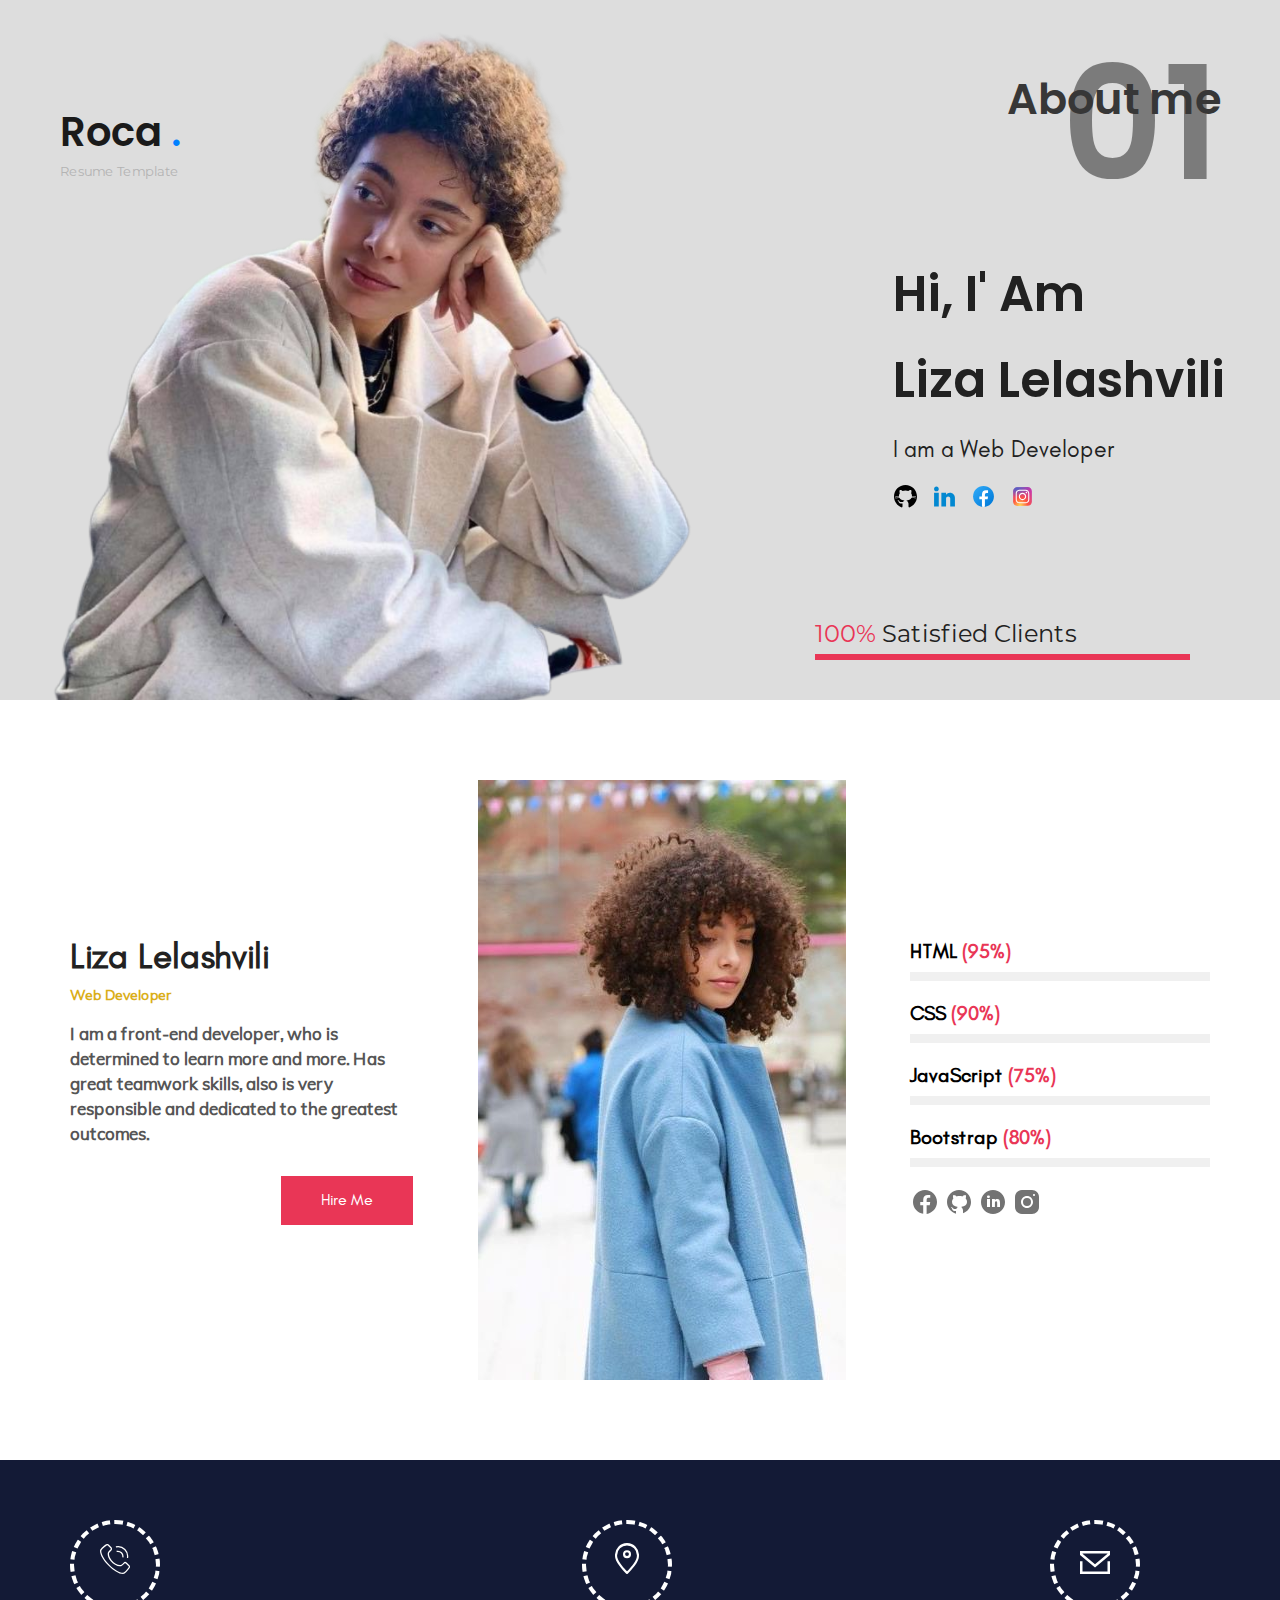
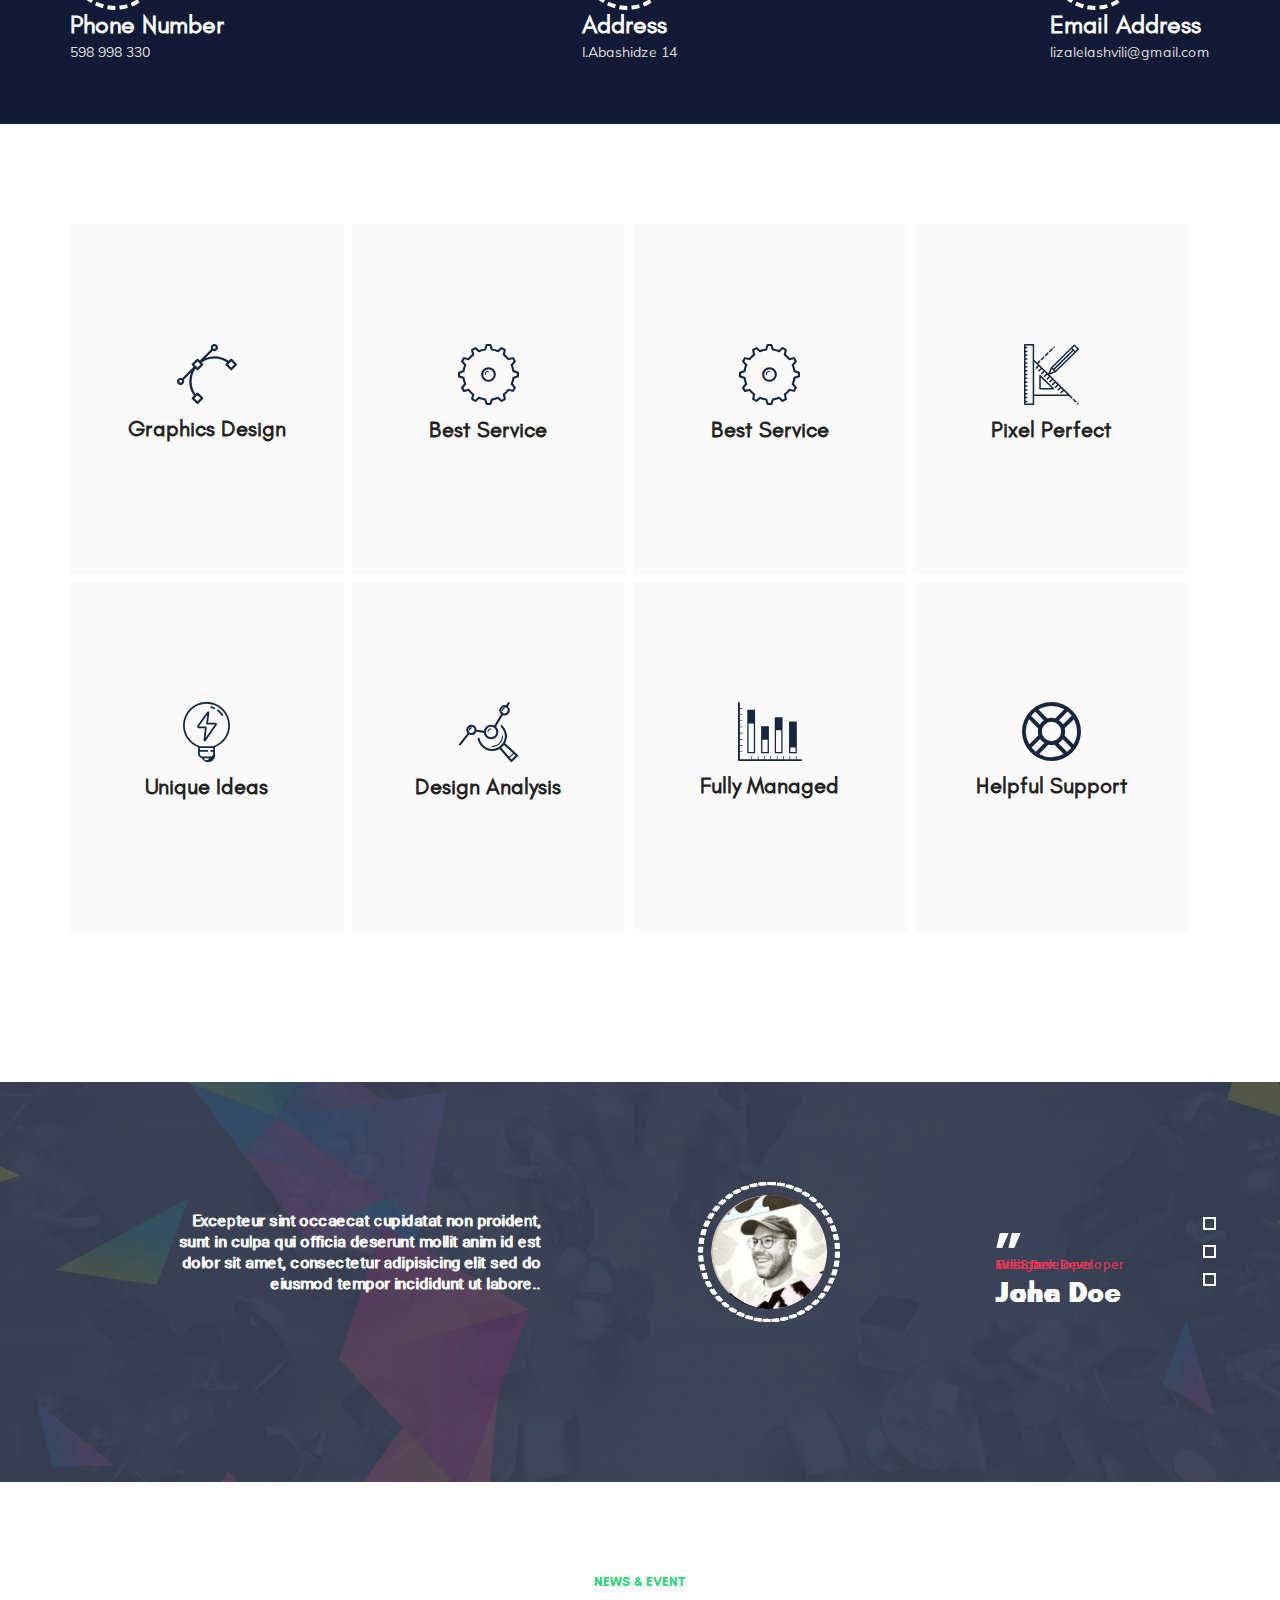
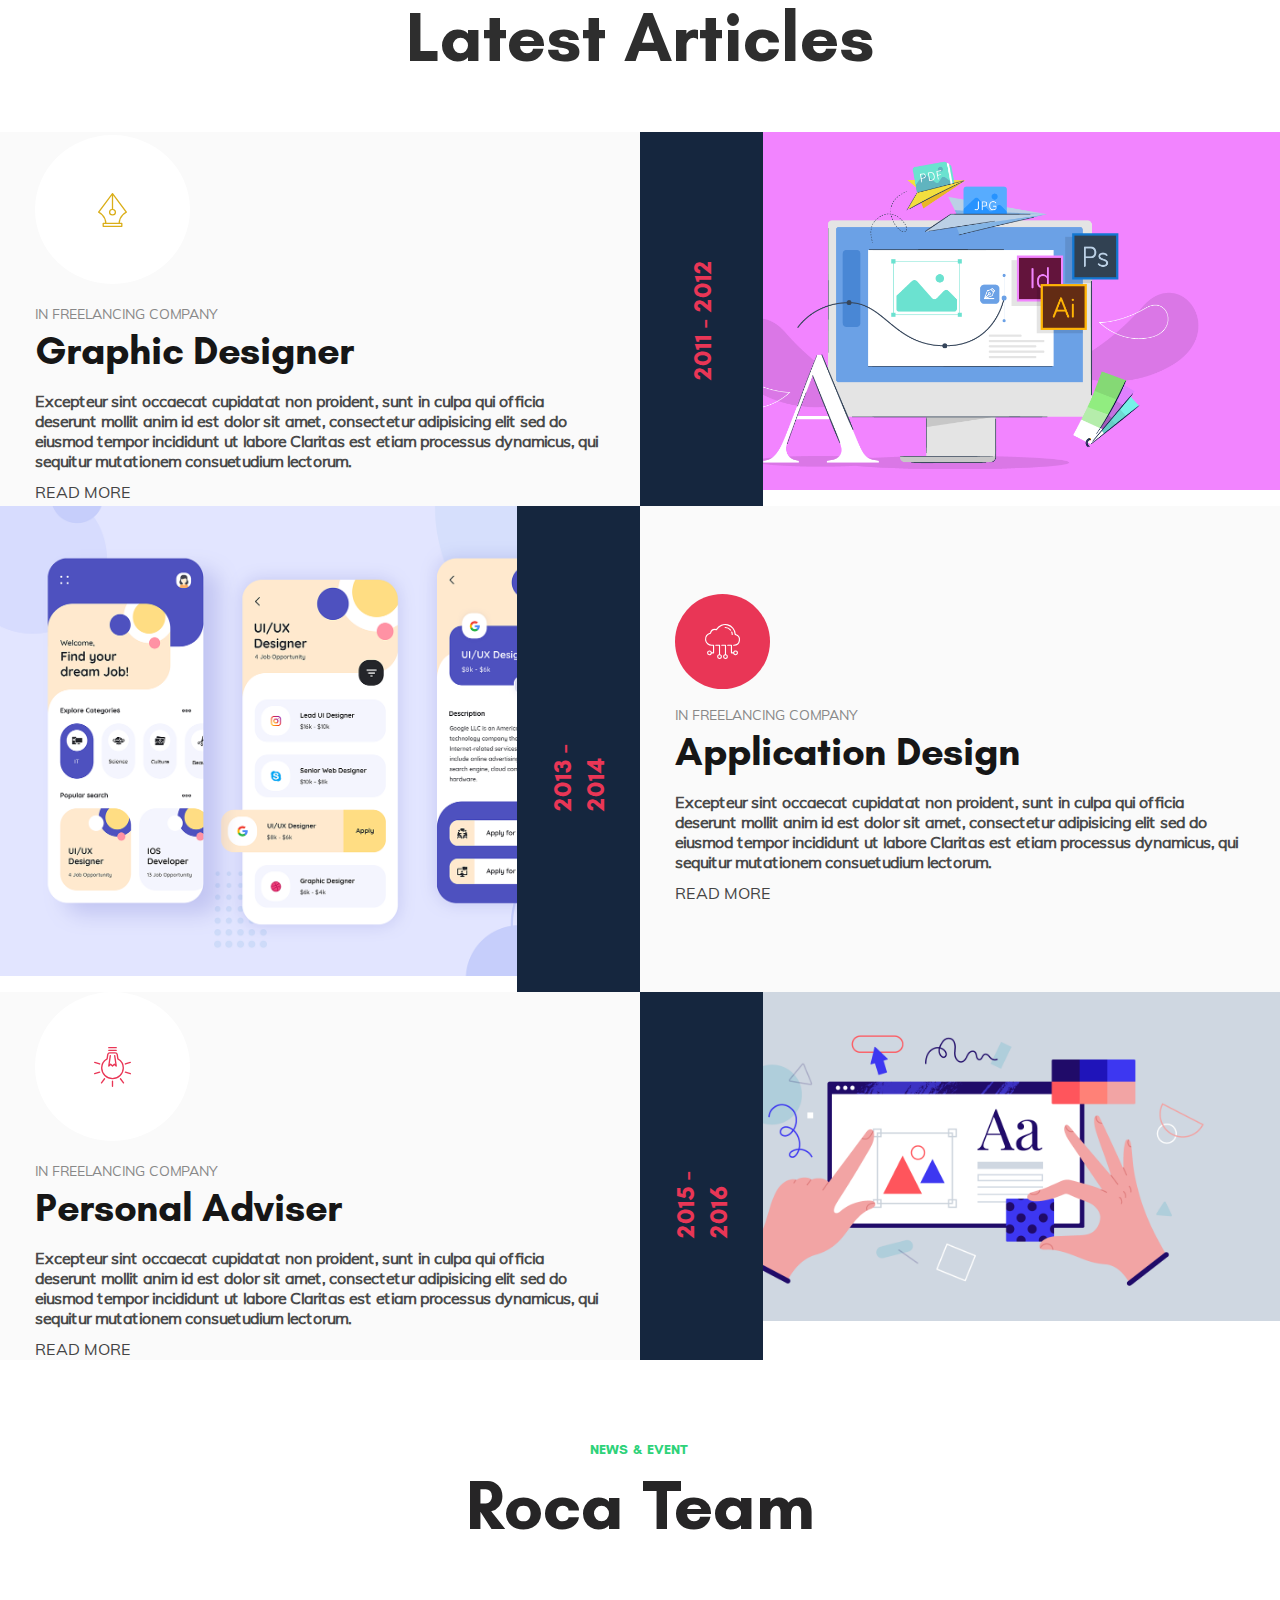
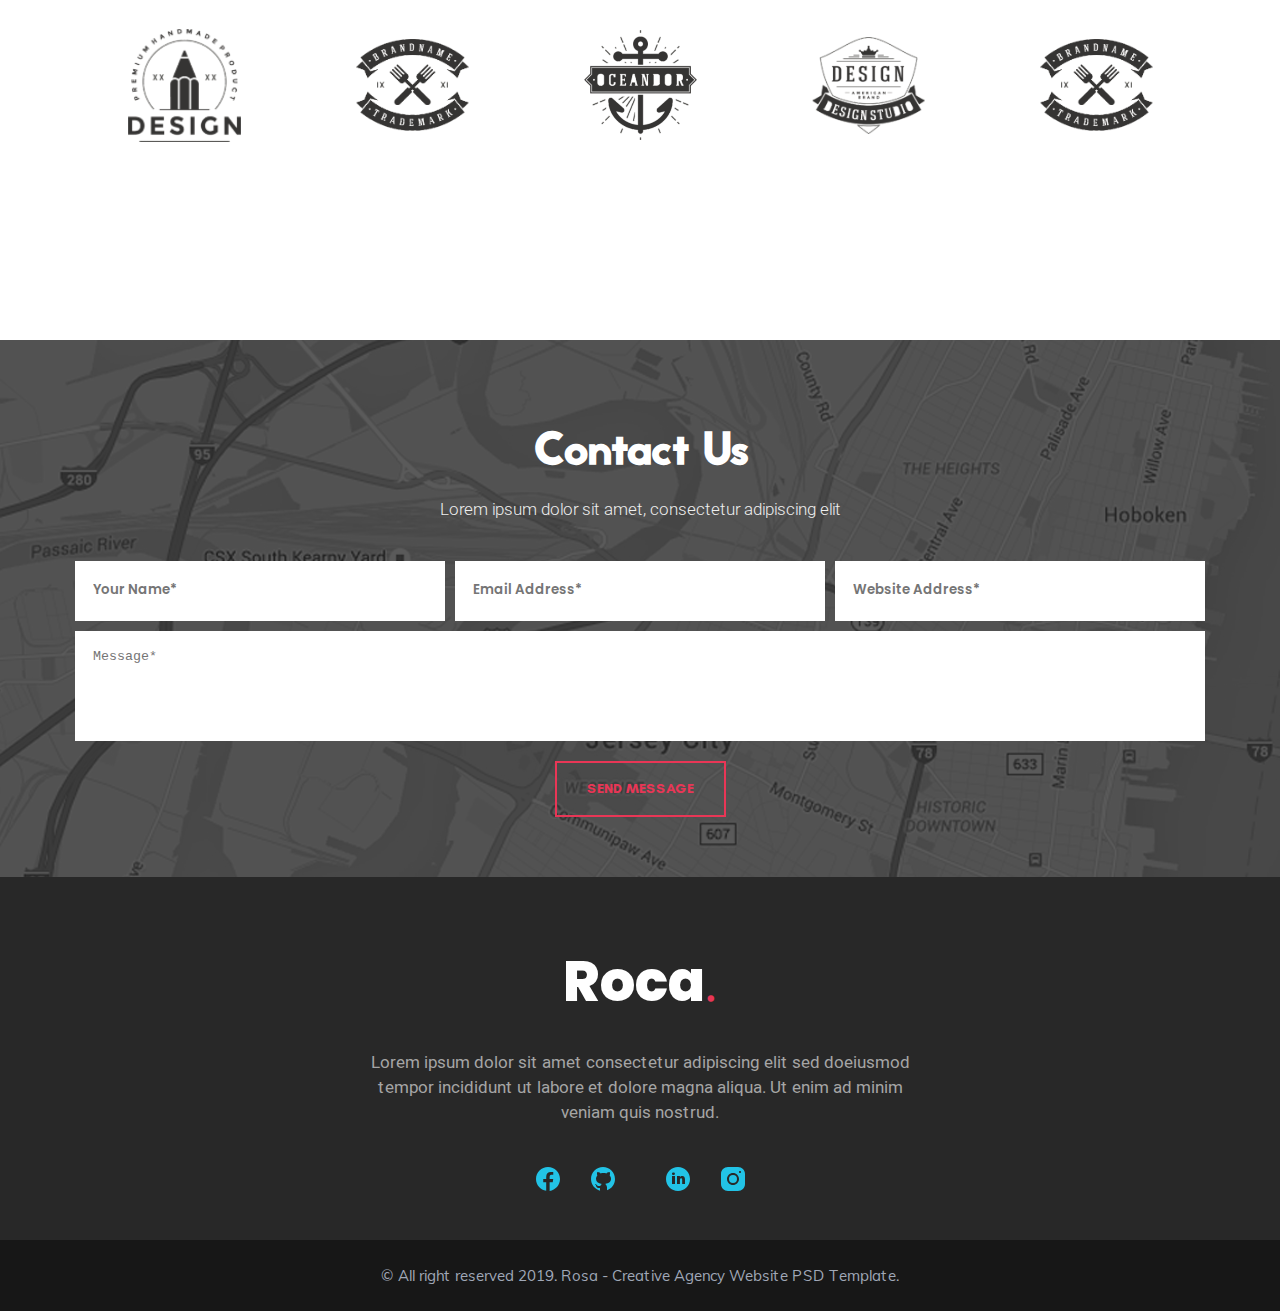
==== index.html @ aac685bd "added part of responsive, added part of slider" ====
<!DOCTYPE html>
<html lang="en">
  <head>
    <meta charset="UTF-8" />
    <meta http-equiv="X-UA-Compatible" content="IE=edge" />
    <meta name="viewport" content="width=device-width, initial-scale=1.0" />
    <title>My Portfolio</title>
    <link rel="stylesheet" href="css/style.css" />
    <link rel="stylesheet" href="css/media.css">
    <link rel="stylesheet" href="css/stylesheet.css" />
  </head>
  <body>
    <header class="header">
      <div class="myheader">
        <div class="headertxt">
          <h1>Roca <span id="point">.</span></h1>
          <span>Resume Template</span>
        </div>
        <div>
          <h1 class="number">01</h1>
          <h2 class="info">About me</h2>
        </div>
      </div>
      <div class="slide">
        <div class="myslides">
          <img src="images/slider1.png" alt="myphoto" />
        </div>
        <div class="myslides">
          <img src="images/slider2.png" alt="myphoto" />
        </div>
        <div class="myslides img2">
          <img src="images/slideimage6.png" alt="myphoto" />
        </div>
        <div>
          <span class="imageslides"></span>
          <span class="imageslides"></span>
          <span class="imageslides"></span>
        </div>
      </div>
      <div class="myportfolio">
        <div class="portfoliodiv">
          <h1>Hi, I' Am <br /> Liza Lelashvili</h1>
          <span>I am a Web Developer</span>
          <div class="icons">
            <a href="https://github.com/lizalelashvili" target="blank">
              <img src="images/icons8-github (2).svg" alt="githubicon" />
            </a>
            <a
              href="https://www.linkedin.com/in/lizi-lelashvili-110527231/"
              target="blank"
            >
              <img src="images/icons8-linkedin-2.svg" alt="linkedinicon" />
            </a>
            <a
              href="https://www.facebook.com/lizi.lelashvili.52"
              target="blank"
            >
              <img src="images/icons8-facebook (2).svg" alt="facebookicon" />
            </a>
            <a href="https://www.instagram.com/lizalelashvili/" target="blank">
              <img src="images/icons8-instagram.svg" alt="instaicon" />
            </a>
          </div>
        </div>
      </div>
      <div class="satisfclients">
        <div class="precentage">
          100%
          <span>Satisfied Clients</span>
        </div>
        <div class="line"></div>
      </div>
    </header>
    <main>
      <section class="section" id="about-me-section">
        <div class="container">
          <div class="aboutmesec">
            <div class="aboutme">
              <h1>Liza Lelashvili</h1>
              <h3>Web Developer</h3>
              <h4>
                I am a front-end developer, who is determined to learn more and
                more. Has great teamwork skills, also is very responsible and
                dedicated to the greatest outcomes.
              </h4>
              <div class="hireme"><a href="#" target="_blank">Hire Me</a></div>
            </div>
            <div class="mypicture">
              <img src="images/sectionimg.jpg" alt="myphoto" />
            </div>
            <div class="myskills">
              <div class="skills">
                <h1>HTML<b>(95%)</b></h1>
                <div class="skillsperc">
                  <span class="htmlspan"></span>
                </div>
              </div>
              <div class="skills">
                <h1>CSS<b>(90%)</b></h1>
                <div class="skillsperc">
                  <span class="cssspan"></span>
                </div>
              </div>
              <div class="skills">
                <h1>JavaScript<b>(75%)</b></h1>
                <div class="skillsperc">
                  <span class="jsspan"></span>
                </div>
              </div>
              <div class="skills">
                <h1>Bootstrap<b>(80%)</b></h1>
                <div class="skillsperc">
                  <span class="bsspan"></span>
                </div>
              </div>
              <div class="contact-adresses">
                <a
                  href="https://www.facebook.com/lizi.lelashvili.52"
                  target="blank"
                >
                  <img src="images/facebooksvg.svg" alt="facebook-icon" />
                </a>
                <a href="https://github.com/lizalelashvili" target="_blank">
                  <img src="images/githubsvg (2).svg" alt="github-icon" />
                </a>
                <a></a>
                <a
                  href="https://www.linkedin.com/in/lizi-lelashvili-110527231/"
                  target="_blank"
                >
                  <img src="images/linkedinsvg.svg" alt="linkedin-icon" />
                </a>
                <a
                  href="https://www.instagram.com/lizalelashvili/"
                  target="_blank
                "
                >
                  <img src="images/instasvg.svg" alt="instagram-icon" />
                </a>
              </div>
            </div>
          </div>
        </div>
      </section>
      <section class="maininfo-section">
        <div class="container">
          <div class="maininfo">
            <div class="phone">
              <div class="dashborder">
                <a href="#">
                  <img src="images/call.svg" alt="phone-icon" />
                </a>
              </div>
              <h2>Phone Number</h2>
              <span>598 998 330</span>
            </div>
            <div class="location">
              <div class="dashborder">
                <a href="#">
                  <img src="images/location.svg" alt="location-icon" />
                </a>
              </div>
              <h2>Address</h2>
              <span>I.Abashidze 14</span>
            </div>
            <div class="emailaddress">
              <div class="dashborder">
                <a href="#">
                  <img src="images/mail.svg" alt="email-icon" />
                </a>
              </div>
              <h2>Email Address</h2>
              <span>lizalelashvili@gmail.com</span>
            </div>
          </div>
        </div>
      </section>
      <section class="moreinfo">
        <div class="services">
          <div class="servicesinfo">
            <a href="#"
              ><img src="images/design.svg" alt="graphic-design-logo"
            /></a>
            <h3>Graphics Design</h3>
            <span
              >Lorem ipm dolor amet, consecte adipiing lit Sunt sed ad possimus
              magm maiores.Ipsa dolor</span
            >
          </div>
          <div class="servicesinfo">
            <a href="#"><img src="images/service.svg" alt="service-logo" /></a>
            <h3>Best Service</h3>
            <span
              >Lorem ipm dolor amet, consecte adipiing lit Sunt sed ad possimus
              magm maiores.Ipsa dolor</span
            >
          </div>
          <div class="servicesinfo hidden">
            <a href="#"><img src="images/service.svg" alt="service-logo" /></a>
            <h3>Best Service</h3>
            <span
              >Lorem ipm dolor amet, consecte adipiing lit Sunt sed ad possimus
              magm maiores.Ipsa dolor</span
            >
          </div>
          <div class="servicesinfo">
            <a href="#"><img src="images/pixel.svg" alt="pixel-logo" /></a>
            <h3>Pixel Perfect</h3>
            <span
              >Lorem ipm dolor amet, consecte adipiing lit Sunt sed ad possimus
              magm maiores.Ipsa dolor</span
            >
          </div>
          <div class="servicesinfo">
            <a href="#"><img src="images/ideas.svg" alt="ideas-logo" /></a>
            <h3>Unique Ideas</h3>
            <span
              >Lorem ipm dolor amet, consecte adipiing lit Sunt sed ad possimus
              magm maiores.Ipsa dolor</span
            >
          </div>
          <div class="servicesinfo hidden">
            <a href="#"
              ><img src="images/analysis.svg" alt="analysis-logo"
            /></a>
            <h3>Design Analysis</h3>
            <span
              >Lorem ipm dolor amet, consecte adipiing lit Sunt sed ad possimus
              magm maiores.Ipsa dolor</span
            >
          </div>
          <div class="servicesinfo hidden">
            <a href="#"><img src="images/chart.svg" alt="chart-logo" /></a>
            <h3>Fully Managed</h3>
            <span
              >Lorem ipm dolor amet, consecte adipiing lit Sunt sed ad possimus
              magm maiores.Ipsa dolor</span
            >
          </div>
          <div class="servicesinfo hidden">
            <a href="#"><img src="images/support.svg" alt="support-logo" /></a>
            <h3>Helpful Support</h3>
            <span
              >Lorem ipm dolor amet, consecte adipiing lit Sunt sed ad possimus
              magm maiores.Ipsa dolor</span
            >
          </div>
        </div>
        <div class="seemore1024">
          <a href="#">SEE MORE</a>
        </div>
      </section>
      <section class="slider-container">
        <div class="horiz-slider">
          <div class="horiz-slide active">
            <h3 class="hidden">
              Excepteur sint occaecat cupidatat non proident, sunt in culpa qui officia deserunt mollit anim id est dolor sit amet, consectetur adipisicing elit sed do eiusmod tempor incididunt ut labore..
            </h3>
            <img src="images/d4.png" alt="person">
            <div class="righttext">
              <h1 class="comma">,,</h1>
              <span>Designer</span>
              <h2>John Doe</h2>
            </div>
          </div>
          <div class="horiz-slide">
            <h3 class="hidden">
              Excepteur sint occaecat cupidatat non proident, sunt in culpa qui officia deserunt mollit anim id est dolor sit amet, consectetur adipisicing elit sed do eiusmod tempor incididunt ut labore..
            </h3>
            <img src="images/d3.png" alt="person">
            <div class="righttext">
              <h1 class="comma">,,</h1>
              <span>Full Stack Developer</span>
              <h2>Jane Doe</h2>
            </div>
          </div>
          <div class="horiz-slide">
              <h3 class="hidden">
                Excepteur sint occaecat cupidatat non proident, sunt in culpa qui officia deserunt mollit anim id est dolor sit amet, consectetur adipisicing elit sed do eiusmod tempor incididunt ut labore..
              </h3>
              <img src="images/d5.png" alt="person">
              <div class="righttext">
                <h1 class="comma">,,</h1>
                <span>Web Developer</span>
                <h2>John Doe</h2>
              </div>
          </div>
        </div>
        <div class="slide-controls">
          <button class="controlbtn active" data-slide="1"></button>
          <button class="controlbtn" data-slide="2"></button>
          <button class="controlbtn" odata-slide="3"></button>
        </div>
      </section>  
      <!-- <section class="projects">
        <h1>Latest Projects</h1>
      </section> -->
      <section class="articles">
        <div class="articletitle">
          <span>NEWS & EVENT</span>
          <h1>Latest Articles</h1>
        </div>
        <div class="articleitems">
          <div class="designarticle">
            <div class="articleinfo">
              <img src="images/Icon1.svg" alt="designerlogo" />
              <span>IN FREELANCING COMPANY</span>
              <h1>Graphic Designer</h1>
              <h3>
                Excepteur sint occaecat cupidatat non proident, sunt in culpa
                qui officia deserunt mollit anim id est dolor sit amet,
                consectetur adipisicing elit sed do eiusmod tempor incididunt ut
                labore Claritas est etiam processus dynamicus, qui sequitur
                mutationem consuetudium lectorum.
              </h3>
              <div class="readmore">
                <a href="#">READ MORE</a>
              </div>
            </div>
          </div>
          <div class="articleimg">
            <div class="years"><span>2011 - 2012</span></div>
            <img
              src="images/graphic design.png"
              alt="graphicdesign"
              width="100%"
            />
          </div>
        </div>
        <div class="articleitems reverse">
          <div class="articleimg">
            <div class="years yearright">
              <span>2013 - 2014</span>
            </div>
            <img
              src="images/app design.png"
              alt="application design"
              width="100%"
            />
          </div>
          <div class="designarticle">
            <div class="articleinfo">
              <div class="articleimg">
                <img src="images/Icon2.svg" alt="cloud img" />
              </div>
              <span>IN FREELANCING COMPANY</span>
              <h1>Application Design</h1>
              <h3>
                Excepteur sint occaecat cupidatat non proident, sunt in culpa
                qui officia deserunt mollit anim id est dolor sit amet,
                consectetur adipisicing elit sed do eiusmod tempor incididunt ut
                labore Claritas est etiam processus dynamicus, qui sequitur
                mutationem consuetudium lectorum.
              </h3>
              <div class="readmore">
                <a href="#">READ MORE</a>
              </div>
            </div>
          </div>
        </div>
        <div class="articleitems">
          <div class="designarticle">
            <div class="articleinfo">
              <img src="images/Icon3.svg" alt="lightbulbimg" />
              <span>IN FREELANCING COMPANY</span>
              <h1>Personal Adviser</h1>
              <h3>
                Excepteur sint occaecat cupidatat non proident, sunt in culpa
                qui officia deserunt mollit anim id est dolor sit amet,
                consectetur adipisicing elit sed do eiusmod tempor incididunt ut
                labore Claritas est etiam processus dynamicus, qui sequitur
                mutationem consuetudium lectorum.
              </h3>
              <div class="readmore">
                <a href="#">READ MORE</a>
              </div>
            </div>
          </div>
          <div class="articleimg">
            <div class="years"><span>2015 - 2016</span></div>
            <img
              src="images/personal advisor.png"
              alt="graph design"
              width="100%"
            />
          </div>
        </div>          
      </section>
      <section class="rocateam">
        <div class="container">
          <div class="rocatitle">
            <span>NEWS & EVENT</span>
            <h1>Roca Team</h1>
          </div>
          <div class="rocateaminfo">
            <div class="rocateamitem">
              <img
                src="images/Layer 2.png"
                width="113"
                alt="teamdesign"
              />
              <div class="rocateamclient">
                <h1>CLIENT 1</h1>
                <span
                  >Lorm ipm dolr amt consect mag maiores.Ipsa dolor sit
                  magnammaores.</span>
              </div>
            </div>
            <div class="rocateamitem">
              <img
                src="images/Layer 5-1.png"
                width="113"
                alt="brandename"
              />
              <div class="rocateamclient">
                <h1>CLIENT 2</h1>
                <span
                  >Lorm ipm dolr amt consect mag maiores.Ipsa dolor sit
                  magnammaores.</span>                
              </div>
            </div>
            <div class="rocateamitem">
              <img src="images/Layer 4.png" width="113" alt="oceandorimg" />
              <div class="rocateamclient">
                <h1>CLIENT 3</h1>
                <span
                  >Lorm ipm dolr amt consect mag maiores.Ipsa dolor sit
                  magnammaores.</span>
              </div>
            </div>
            <div class="rocateamitem">
              <img
                src="images/Layer 3.png"
                width="113"
                alt="designstudioimg"
              />
              <div class="rocateamclient">
                <h1>CLIENT 4</h1>
                <span
                  >Lorm ipm dolr amt consect mag maiores.Ipsa dolor sit
                  magnammaores.</span
                >
              </div>
            </div>
            <div class="rocateamitem">
              <img
                src="images/Layer 5-1.png"
                width="113"
                alt="brandename"
              />
              <div class="rocateamclient">
                <h1>CLIENT 5</h1>
                <span
                  >Lorm ipm dolr amt consect mag maiores.Ipsa dolor sit
                  magnammaores.</span
                >
              </div>
            </div>
          </div>
        </div>
      </section>
      </section>
    </main>
    <footer>
      <div class="container">
        <div class="contact-us">
          <h1>Contact Us</h1>
          <span>Lorem ipsum dolor sit amet, consectetur adipiscing elit</span>
        </div>
        <form action="#" id="user-forms">
          <div class="userinput">
            <div class="forminput">
              <label>
                <input type="text"
                name="name"
                id="name"
                placeholder="Your Name*"
                required />
              </label>
            </div>
            <div class="forminput">
              <label>
                <input type="email"
                name="email"
                id="email"
                placeholder="Email Address*"
                required />
              </label>
            </div>
            <div class="forminput">
              <label>
                <input type="url"
                name="url"
                id="url"
                placeholder="Website Address*"
                required />
              </label>
            </div>
          </div>
          <div class="yourmessage">
            <label>
              <textarea name="message"
              id="message"
              placeholder="Message*"
              required></textarea>
            </label>
          </div>
          <div class="sendbutton">
            <button type="submit">SEND MESSAGE</button>
          </div>
        </form>
      </div>
      <div class="rocafoot">
        <div class="rocatxt">
          <h1>Roca<span id="period">.</span></h1>
          <span
            >Lorem ipsum dolor sit amet consectetur adipiscing elit sed
            doeiusmod tempor incididunt ut labore et dolore magna aliqua. Ut
            enim ad minim veniam quis nostrud.</span
          >
          <div class="footericons">
            <a
                  href="https://www.facebook.com/lizi.lelashvili.52"
                  target="blank"
                >
                  <img src="images/facebookfooter.svg" alt="facebook-icon" />
                </a>
                <a href="https://github.com/lizalelashvili" target="_blank">
                  <img src="images/githubfooter.svg" alt="github-icon" />
                </a>
                <a></a>
                <a
                  href="https://www.linkedin.com/in/lizi-lelashvili-110527231/"
                  target="_blank"
                >
                  <img src="images/linkedinfooter.svg" alt="linkedin-icon" />
                </a>
                <a
                  href="https://www.instagram.com/lizalelashvili/"
                  target="_blank
                ">
                <img src="images/instagramfooter.svg" alt="instagram-icon" />
              </a>
          </div>
        </div>
      </div>
      <div class="copyright">
        © All right reserved 2019. Rosa - Creative Agency Website PSD Template.
      </div>
    </footer>
    <script src="js/index.js"></script>
  </body>
</html>
---- css/style.css ----
* {
  margin: 0px;
  padding: 0px;
  box-sizing: border-box;
}
a {
  text-decoration: none;
}
.seemore1024 {
  display: none;
}
.myslides {
  background-color: #dddddd;
  max-width: 1600px;
  margin: 0px auto;
}
.header {
  position: relative;
  width: 100%;
  background-color: #dddddd;
}
.myheader {
  display: flex;
  justify-content: space-between;
  align-items: center;
  margin: 0px auto;
  padding-left: 60px;
  padding-right: 60px;
  box-sizing: border-box;
  position: absolute;
  top: 0px;
  width: 100%;
}
.headertxt h1 {
  font-size: 40px;
  color: #1a1a1a;
  margin-bottom: -10px;
  font-family: "Poppins";
}
.headertxt span {
  font-size: 13px;
  color: #b3b3b3;
  font-family: "Montserrat";
}
#point {
  font-size: 33px;
  color: #0081ff;
}
.number {
  color: #1c1c1c;
  font-size: 158px;
  position: relative;
  opacity: 0.5;
  font-family: "Poppins";
}
.info {
  color: #373737;
  font-size: 43px;
  position: absolute;
  top: 65px;
  right: 58px;
  font-family: "Poppins";
}
.slide {
  display: block;
  width: 100%;
  max-height: 700px;
  overflow: hidden;
}
.slide img {
  max-width: 718px;
}

.icons {
  margin-top: 20px;
  letter-spacing: 10px;
}
.icons a > img {
  width: 25px;
  height: 25px;
}
.myportfolio {
  max-width: 1170px;
  position: absolute;
  top: 50%;
  left: 0px;
  display: flex;
  justify-content: right;
  right: 0px;
  margin: 0px auto;
  margin-top: -94px;
}
.portfoliodiv {
  max-width: 500px;
}
.portfoliodiv span {
  display: block;
  margin-top: 7px;
  font-family: "Glacial Indifference";
}
.myportfolio h1 {
  font-size: 49px;
  color: #212121;
  font-family: "Poppins";
}
.myportfolio span {
  font-size: 23px;
  color: #212121;
}
.satisfclients {
  color: #212121;
  font-size: 24px;
  position: absolute;
  right: 90px;
  bottom: 40px;
}
.precentage {
  margin-right: 9px;
  color: #e93656;
  font-family: "Montserrat";
}
.precentage span {
  color: #212121;
  font-family: "Montserrat";
}

.line {
  border-bottom: 6px solid #e93656;
  margin-top: 5px;
  width: 375px;
}
.container {
  max-width: 1170px;
  margin: 0px auto;
  width: 100%;
  padding: 0px 15px;
  box-sizing: border-box;
}
.section {
  display: flex;
  justify-content: center;
  align-items: center;
}
.aboutmesec {
  display: flex;
  justify-content: space-between;
  margin: 80px 0px;
  align-items: center;
}
.aboutme {
  max-width: 343px;
}
.aboutme h1 {
  margin-bottom: 6px;
  font-size: 35px;
  color: #222222;
  font-family: "Glacial Indifference";
}
.aboutme h3 {
  margin-bottom: 16px;
  font-size: 14px;
  color: #daae19;
  font-family: "Muli";
}
.aboutme h4 {
  margin-bottom: 30px;
  font-size: 17px;
  color: #555555;
  font-family: "Muli";
}
.hireme a {
  display: inline-block;
  background-color: #e93656;
  padding: 15px 40px;
  color: #ffffff;
  font-size: 16px;
}
.hireme {
  text-align: right;
}
.mypicture {
  display: flex;
  justify-content: center;
  align-items: center;
}
.skills h1 b {
  color: #e93656;
  margin-left: 5px;
}
.skills h1 {
  font-size: 20px;
  font-family: "Glacial Indifference";
}
.myskills {
  max-width: 300px;
  width: 100%;
}
.skills {
  margin-bottom: 20px;
}
.skillsperc {
  width: 100%;
  height: 9px;
  background-color: #f0f0f0;
  margin-top: 8px;
  position: relative;
  overflow: hidden;
}
.skillsperc span {
  position: absolute;
  height: 9px;
  background-color: #e93656;
  width: 0px;
  transition: width 1.5s;
}
.precent100 {
  width: 100% !important;
}
.precent90 {
  width: 90% !important;
}
.parent80 {
  width: 80% !important;
}
.parent85 {
  width: 85% !important;
}
body {
  font-family: "Glacial Indifference";
}
.contact-adresses :hover {
  background-color: #15263e;
}
.dashborder {
  border: 4px dashed #ffffff;
  width: 90px;
  height: 90px;
  border-radius: 50%;
  text-align: center;
  margin-right: 20px;
  line-height: 90px;
  transition-duration: 0.5s;
}
.dashborder:hover {
  border: none;
  background-color: #e93656;
}
.maininfo {
  display: flex;
  justify-content: space-between;
}
.maininfo-section {
  background-color: #131a36;
  padding: 60px 0px;
}
.maininfo h2 {
  font-size: 25px;
  color: #ffffff;
  line-height: 30px;
  font-family: "Glacial Indifference";
}
.maininfo span {
  font-family: "Muli";
  font-size: 14px;
  line-height: 24px;
  color: #dfdfdf;
}
.moreinfo {
  padding-top: 100px;
}
/* SERVICES */
.servicesinfo:hover img {
  display: none;
}
.servicesinfo:hover {
  background-color: #15263e;
}
.servicesinfo:hover h3 {
  color: #ffffff;
}
.servicesinfo:hover span {
  display: block;
  font-size: 14px;
  color: #ececec;
  font-family: "Muli";
}
.services {
  display: flex;
  max-width: 1170px;
  margin: 0px auto;
  flex-wrap: wrap;
  gap: 8px;
  padding: 0px 15px;
}
.servicesinfo {
  width: 24%;
  height: 350px;
  background-color: #fafafa;
  text-align: center;
  padding-top: 120px;
}
.servicesinfo h3 {
  font-size: 22px;
  color: #222222;
  margin-bottom: 15px;
  line-height: 40px;
  font-family: "Glacial Indifference";
  font-weight: bold;
}
.servicesinfo span {
  display: none;
  color: #ececec;
  width: 100%;
  padding: 0px 10px;
}
/* ARTICLES */
.articletitle {
  width: 100%;
  margin-top: 90px;
  text-align: center;
}
.articletitle > span {
  font-family: "Glacial Indifference-Bold";
  font-size: 13px;
  color: #2ed279;
}
.articletitle > h1 {
  font-family: "Glacial Indifference-Bold";
  margin-bottom: 50px;
  font-size: 70px;
  color: #2e2e2e;
}
.articleitems {
  justify-content: space-between;
  display: flex;
}
.articleimg {
  position: relative;
  width: 50%;
}
.designarticle {
  width: 50%;
  background-color: #fafafa;
  display: flex;
  align-items: center;
}
.articleinfo > img {
  padding: 27px 30px;
  background-color: #ffffff;
  border-radius: 50%;
  display: block;
  margin-bottom: 20px;
}
.articleinfo > span {
  font-family: "Muli";
  font-size: 14px;
  color: #888888;
}
.articleinfo > h1 {
  font-family: "Glacial Indifference-Bold";
  font-size: 40px;
  color: #161616;
  margin-bottom: 15px;
}
.articleinfo > h3 {
  font-family: "Muli";
  font-size: 16px;
  color: #494949;
  line-height: 20px;
}
.readmore {
  margin-top: 10px;
}
.readmore > a {
  font-family: "Muli";
  color: #444444;
}
.articleimg > img {
  margin-bottom: 16px;
}
.articleinfo {
  max-width: 600px;
  margin: 0px auto;
  padding: 0px 15px;
  box-sizing: border-box;
}
.articleimg > img {
  display: block;
  max-height: 470px;
  object-fit: cover;
}
.years {
  justify-content: center;
  display: flex;
  align-items: center;
  font-size: 25px;
  color: #e93656;
  position: absolute;
  top: 0px;
  left: 0px;
  height: 100%;
  width: 123px;
  background-color: #15263e;
}
.years span {
  font-family: "Glacial Indifference-Bold";
  transform: rotate(-90deg);
}
.yearright {
  right: 0px;
  left: initial;
}
/* PARTNERS */
.rocateam {
  margin: 80px 0px;
  width: 100%;
}
.rocatitle {
  text-align: center;
}
.rocatitle span {
  font-family: "Glacial Indifference-Bold";
  color: #2ed279;
  font-size: 14px;
}
.rocatitle h1 {
  font-family: "Glacial Indifference-Bold";
  font-size: 70px;
  color: #262526;
  margin-bottom: 40px;
}
.rocateamitem {
  width: 25%;
  height: 190px;
  display: flex;
  align-items: center;
  justify-content: center;
  transition: 0.4s;
  border: 4px solid transparent;
  box-sizing: border-box;
}
.rocateamitem:hover {
  border: 4px solid #e93656;
}
.rocateamitem:hover img {
  display: none;
}
.rocateamitem:hover .rocateamclient {
  display: block;
}
.rocateamclient h1 {
  font-family: "Poppins";
  font-size: 16px;
  color: #161616;
  margin-bottom: 10px;
}
.rocateamclient span {
  font-family: "Roboto-light";
  color: #626262;
  font-size: 13px;
}
.rocateamclient {
  display: none;
  max-width: 164px;
  text-align: center;
}
.rocateaminfo {
  display: flex;
}
/* FOOTER */

footer .container {
  position: relative;
  z-index: 1;
}
footer {
  margin-top: 160px;
  background: url(../images/map.jpg);
  width: 100%;
  padding-top: 75px;
  position: relative;
}
.contact-us {
  text-align: center;
}
.contact-us h1 {
  font-family: "Jaapokki";
  font-size: 45px;
  color: #ffffff;
  margin-bottom: 12px;
}
.contact-us span {
  font-family: "Roboto-light";
  display: block;
  font-size: 17px;
  color: #eeeeee;
  margin-bottom: 40px;
}
.userinput {
  width: 100%;
  display: flex;
}
.userinput > .forminput {
  width: 33.333%;
  padding: 0px 5px;
  box-sizing: border-box;
}
.forminput input {
  font-family: "Poppins";
  padding: 18px;
  border: 0;
  outline: none;
  width: 100%;
}
.yourmessage textarea {
  margin-top: 10px;
  resize: none;
  width: 100%;
  border: 0;
  outline: none;
  height: 110px;
  padding: 18px;
}
.yourmessage {
  padding: 0px 5px;
}
.sendbutton button {
  font-family: "Glacial Indifference-Bold";
  cursor: pointer;
  font-size: 14px;
  border: 2px solid #e93656;
  color: #e93656;
  background: none;
  padding: 17px 30px;
}
.sendbutton {
  width: 100%;
  text-align: center;
  margin-top: 15px;
}
.rocafoot {
  background-color: #282828;
  width: 100%;
  margin-top: 60px;
  position: relative;
  z-index: 1;
}
.rocatxt {
  max-width: 571px;
  margin: 0px auto;
  text-align: center;
}
.rocatxt h1 {
  font-family: "Poppins-extrabold";
  font-size: 55.42px;
  padding-top: 60px;
  padding-bottom: 11px;
  color: #ffffff;
  text-align: center;
}
#period {
  color: #e93656;
  font-size: 45.72px;
}
.rocatxt span {
  font-family: "Roboto-regular";
  font-size: 17px;
  color: #a5a5a5;
}
.footericons a {
  font-size: 20px;
  margin: 0px 10px;
}
.footericons {
  padding: 40px 0px;
}
.copyright {
  font-family: "Muli";
  background-color: #171717;
  font-size: 15px;
  color: #a0a8b7;
  text-align: center;
  padding: 25px 0px;
  position: relative;
  z-index: 1;
}
.copyright span {
  color: #ffffff;
}
footer::after {
  content: "";
  width: 100%;
  height: 100%;
  background: #171717;
  opacity: 0.71;
  position: absolute;
  top: 0px;
  left: 0px;
  right: 0px;
}
/* SLIDER */
.slider-container {
  margin-top: 150px;
  background-image: url(../images/clip.jpg);
  height: 400px;
  width: 100%;
  background-position: center;
  background-size: cover;
  position: relative;
  overflow: hidden;
}
.horiz-slider {
  max-width: 1100px;
}
.horiz-slide {
  position: absolute;
  top: 100px;
  display: flex;
  align-items: center;
  justify-content: space-evenly;
  transition: transform 0.5s ease-in-out;
}
.horiz-slide > h3 {
  text-align: right;
  width: 30%;
  font-family: "Roboto-light";
  font-size: 15px;
  color: #ffffff;
  letter-spacing: 0.45px;
}
.horiz-slide > img {
  width: 140px;
  border: dashed;
  border-radius: 50%;
  border-color: #ffffff;
  padding: 10px;
}
.righttext > h1 {
  color: #ffffff;
  font-size: 50px;
}
.righttext > span {
  color: #e93656;
  font-family: "Roboto-regular";
  font-size: 13px;
  letter-spacing: 0.52px;
}
.righttext > h2 {
  font-size: 28px;
  font-family: "Glacial Indifference-Bold";
  color: #ffffff;
  letter-spacing: 0.84px;
}
.slide-controls {
  position: absolute;
  right: 5%;
  top: 30%;
  display: flex;
  flex-direction: column;
}
.slide-controls button {
  background-color: #ffffff00;
  border: 2px solid #ffffff;
  width: 13px;
  height: 13px;
  margin-top: 15px;
}
.controlbtn:active {
  border: 2px solid #e93656;
}
---- css/media.css ----
@media only screen and (max-width: 1024px) {
  .slide img {
    max-width: 500px;
  }
  .satisfclients {
    right: 0px;
  }
  .hireme {
    text-align: left;
  }
  .hidden {
    display: none;
  }
  .seemore1024 {
    display: flex;
    justify-content: center;
    align-items: center;
    font-size: 20px;
    font-weight: bold;
    padding-top: 5%;
    color: #131a36;
  }
  .seemore1024 a:after {
    color: white;
    background-color: #e93656;
    border: none;
  }
  .slider-container {
    margin-top: 100px;
  }
  .designarticle,
  .articleimg {
    width: 100%;
  }
  .articleitems {
    flex-direction: column;
  }
  .reverse {
    flex-direction: column-reverse;
  }
}
---- css/stylesheet.css ----
@font-face {
  font-family: "Glacial Indifference-Bold";
  src: url("../fonts/GlacialIndifference-Bold.eot");
  src: url("../fonts/GlacialIndifference-Bold.eot?#iefix")
      format("embedded-opentype"),
    url("../fonts/GlacialIndifference-Bold.woff2") format("woff2"),
    url("../fonts/GlacialIndifference-Bold.woff") format("woff"),
    url("../fonts/GlacialIndifference-Bold.ttf") format("truetype"),
    url("../fonts/GlacialIndifference-Bold.svg#GlacialIndifference-Bold")
      format("svg");
  font-weight: bold;
  font-style: normal;
  font-display: swap;
}

@font-face {
  font-family: "Jaapokki";
  src: url("../fonts/Jaapokki-Regular.eot");
  src: url("../fonts/Jaapokki-Regular.eot?#iefix") format("embedded-opentype"),
    url("../fonts/Jaapokki-Regular.woff2") format("woff2"),
    url("../fonts/Jaapokki-Regular.woff") format("woff"),
    url("../fonts/Jaapokki-Regular.ttf") format("truetype"),
    url("../fonts/Jaapokki-Regular.svg#Jaapokki-Regular") format("svg");
  font-weight: normal;
  font-style: normal;
  font-display: swap;
}

@font-face {
  font-family: "Glacial Indifference";
  src: url("../fonts/GlacialIndifference-Regular.eot");
  src: url("../fonts/GlacialIndifference-Regular.eot?#iefix")
      format("embedded-opentype"),
    url("../fonts/GlacialIndifference-Regular.woff2") format("woff2"),
    url("../fonts/GlacialIndifference-Regular.woff") format("woff"),
    url("../fonts/GlacialIndifference-Regular.ttf") format("truetype"),
    url("../fonts/GlacialIndifference-Regular.svg#GlacialIndifference-Regular")
      format("svg");
  font-weight: normal;
  font-style: normal;
  font-display: swap;
}

@font-face {
  font-family: "Muli";
  src: url("../fonts/Muli.eot");
  src: url("../fonts/Muli.eot?#iefix") format("embedded-opentype"),
    url("../fonts/Muli.woff2") format("woff2"),
    url("../fonts/Muli.woff") format("woff"),
    url("../fonts/Muli.ttf") format("truetype"),
    url("../fonts/Muli.svg#Muli") format("svg");
  font-weight: normal;
  font-style: normal;
  font-display: swap;
}

@font-face {
  font-family: "Muli";
  src: url("../fonts/Muli-Light.eot");
  src: url("../fonts/Muli-Light.eot?#iefix") format("embedded-opentype"),
    url("../fonts/Muli-Light.woff2") format("woff2"),
    url("../fonts/Muli-Light.woff") format("woff"),
    url("../fonts/Muli-Light.ttf") format("truetype"),
    url("../fonts/Muli-Light.svg#Muli-Light") format("svg");
  font-weight: 300;
  font-style: normal;
  font-display: swap;
}

@font-face {
  font-family: "Montserrat";
  src: url("../fonts/Montserrat-Regular.eot");
  src: url("../fonts/Montserrat-Regular.eot?#iefix") format("embedded-opentype"),
    url("../fonts/Montserrat-Regular.woff2") format("woff2"),
    url("../fonts/Montserrat-Regular.woff") format("woff"),
    url("../fonts/Montserrat-Regular.ttf") format("truetype"),
    url("../fonts/Montserrat-Regular.svg#Montserrat-Regular") format("svg");
  font-weight: normal;
  font-style: normal;
  font-display: swap;
}

@font-face {
  font-family: "Montserrat";
  src: url("../fonts/Montserrat-Bold.eot");
  src: url("../fonts/Montserrat-Bold.eot?#iefix") format("embedded-opentype"),
    url("../fonts/Montserrat-Bold.woff2") format("woff2"),
    url("../fonts/Montserrat-Bold.woff") format("woff"),
    url("../fonts/Montserrat-Bold.ttf") format("truetype"),
    url("../fonts/Montserrat-Bold.svg#Montserrat-Bold") format("svg");
  font-weight: bold;
  font-style: normal;
  font-display: swap;
}

@font-face {
  font-family: "Muli";
  src: url("../fonts/Muli-Regular.eot");
  src: url("../fonts/Muli-Regular.eot?#iefix") format("embedded-opentype"),
    url("../fonts/Muli-Regular.woff2") format("woff2"),
    url("../fonts/Muli-Regular.woff") format("woff"),
    url("../fonts/Muli-Regular.ttf") format("truetype"),
    url("../fonts/Muli-Regular.svg#Muli-Regular") format("svg");
  font-weight: normal;
  font-style: normal;
  font-display: swap;
}

@font-face {
  font-family: "Poppins-extrabold";
  src: url("../fonts/Poppins-ExtraBold.eot");
  src: url("../fonts/Poppins-ExtraBold.eot?#iefix") format("embedded-opentype"),
    url("../fonts/Poppins-ExtraBold.woff2") format("woff2"),
    url("../fonts/Poppins-ExtraBold.woff") format("woff"),
    url("../fonts/Poppins-ExtraBold.ttf") format("truetype"),
    url("../fonts/Poppins-ExtraBold.svg#Poppins-ExtraBold") format("svg");
  font-weight: bold;
  font-style: normal;
  font-display: swap;
}

@font-face {
  font-family: "Poppins";
  src: url("../fonts/Poppins-SemiBold.eot");
  src: url("../fonts/Poppins-SemiBold.eot?#iefix") format("embedded-opentype"),
    url("../fonts/Poppins-SemiBold.woff2") format("woff2"),
    url("../fonts/Poppins-SemiBold.woff") format("woff"),
    url("../fonts/Poppins-SemiBold.ttf") format("truetype"),
    url("../fonts/Poppins-SemiBold.svg#Poppins-SemiBold") format("svg");
  font-weight: 600;
  font-style: normal;
  font-display: swap;
}

@font-face {
  font-family: "Roboto-light";
  src: url("../fonts/Roboto-Light.eot");
  src: url("../fonts/Roboto-Light.eot?#iefix") format("embedded-opentype"),
    url("../fonts/Roboto-Light.woff2") format("woff2"),
    url("../fonts/Roboto-Light.woff") format("woff"),
    url("../fonts/Roboto-Light.ttf") format("truetype"),
    url("../fonts/Roboto-Light.svg#Roboto-Light") format("svg");
  font-weight: 300;
  font-style: normal;
  font-display: swap;
}

@font-face {
  font-family: "Roboto-regular";
  src: url("../fonts/Roboto-Regular.eot");
  src: url("../fonts/Roboto-Regular.eot?#iefix") format("embedded-opentype"),
    url("../fonts/Roboto-Regular.woff2") format("woff2"),
    url("../fonts/Roboto-Regular.woff") format("woff"),
    url("../fonts/Roboto-Regular.ttf") format("truetype"),
    url("../fonts/Roboto-Regular.svg#Roboto-Regular") format("svg");
  font-weight: normal;
  font-style: normal;
  font-display: swap;
}
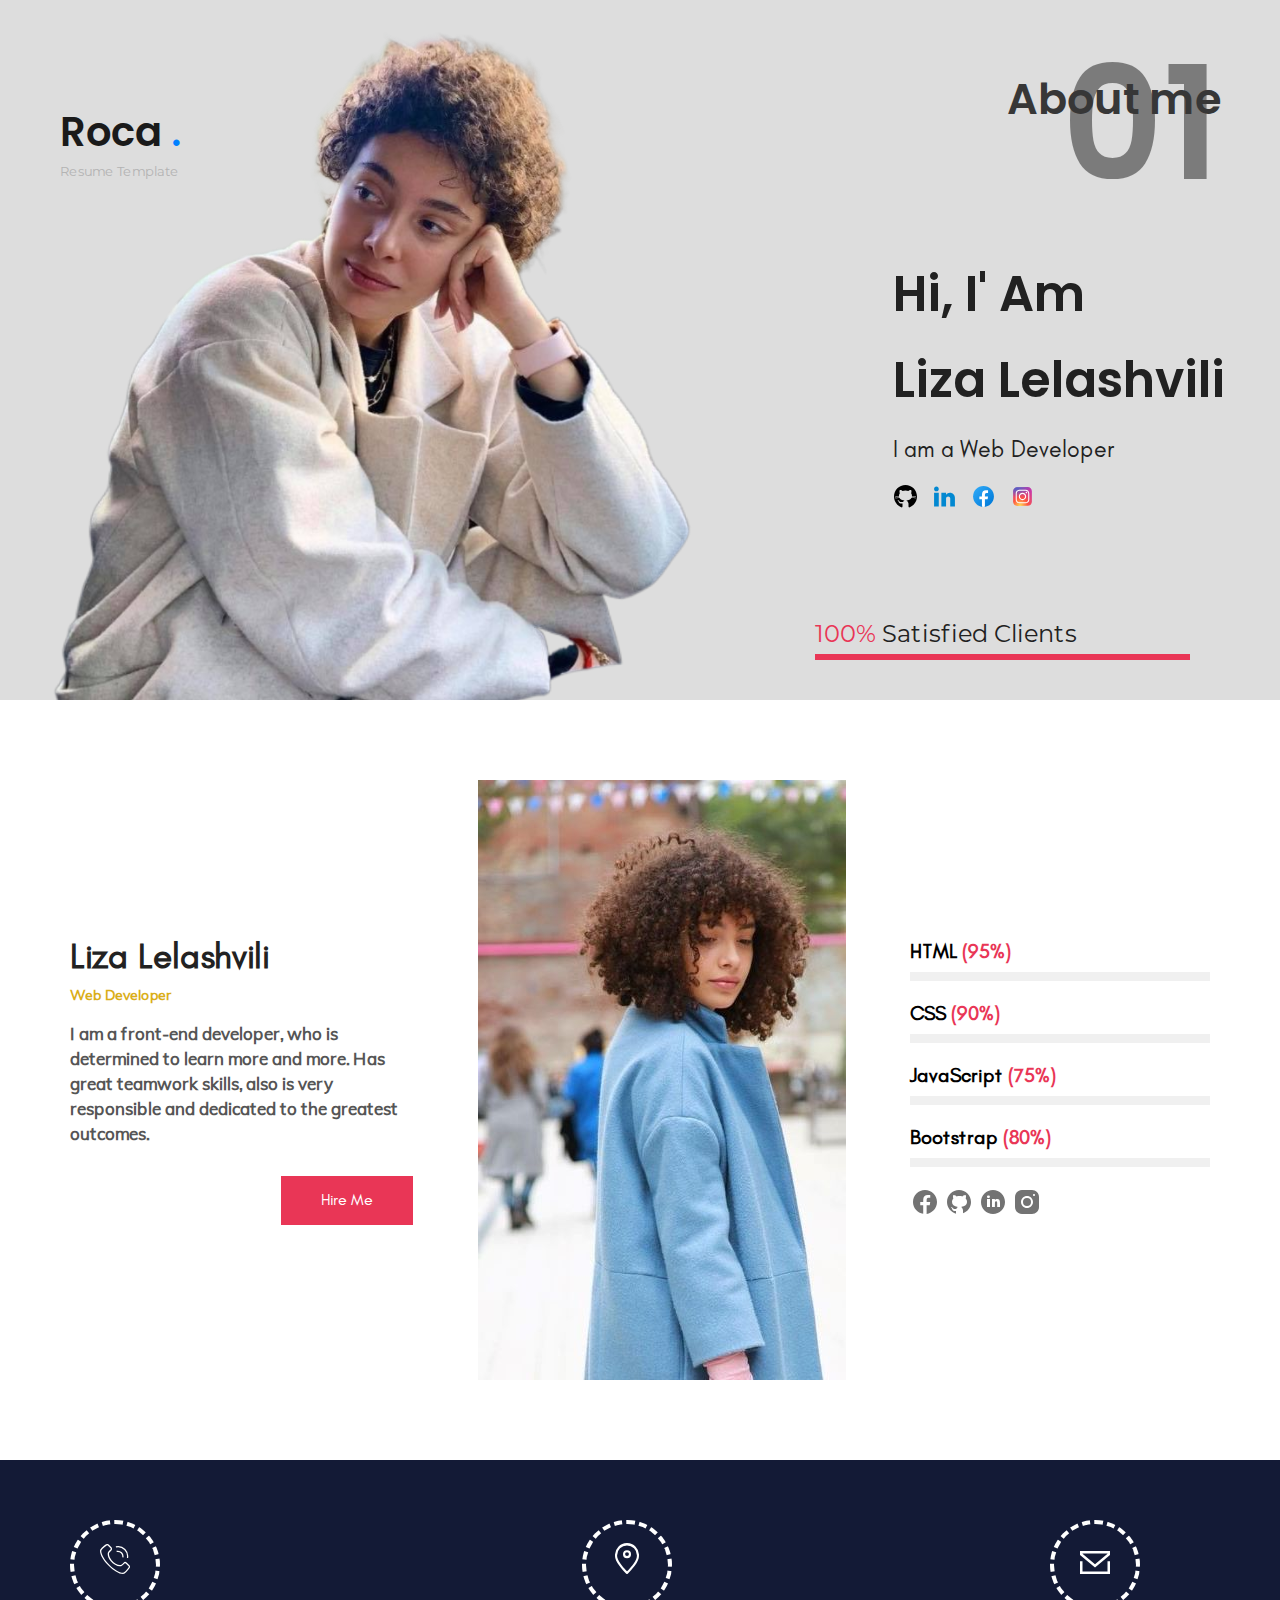
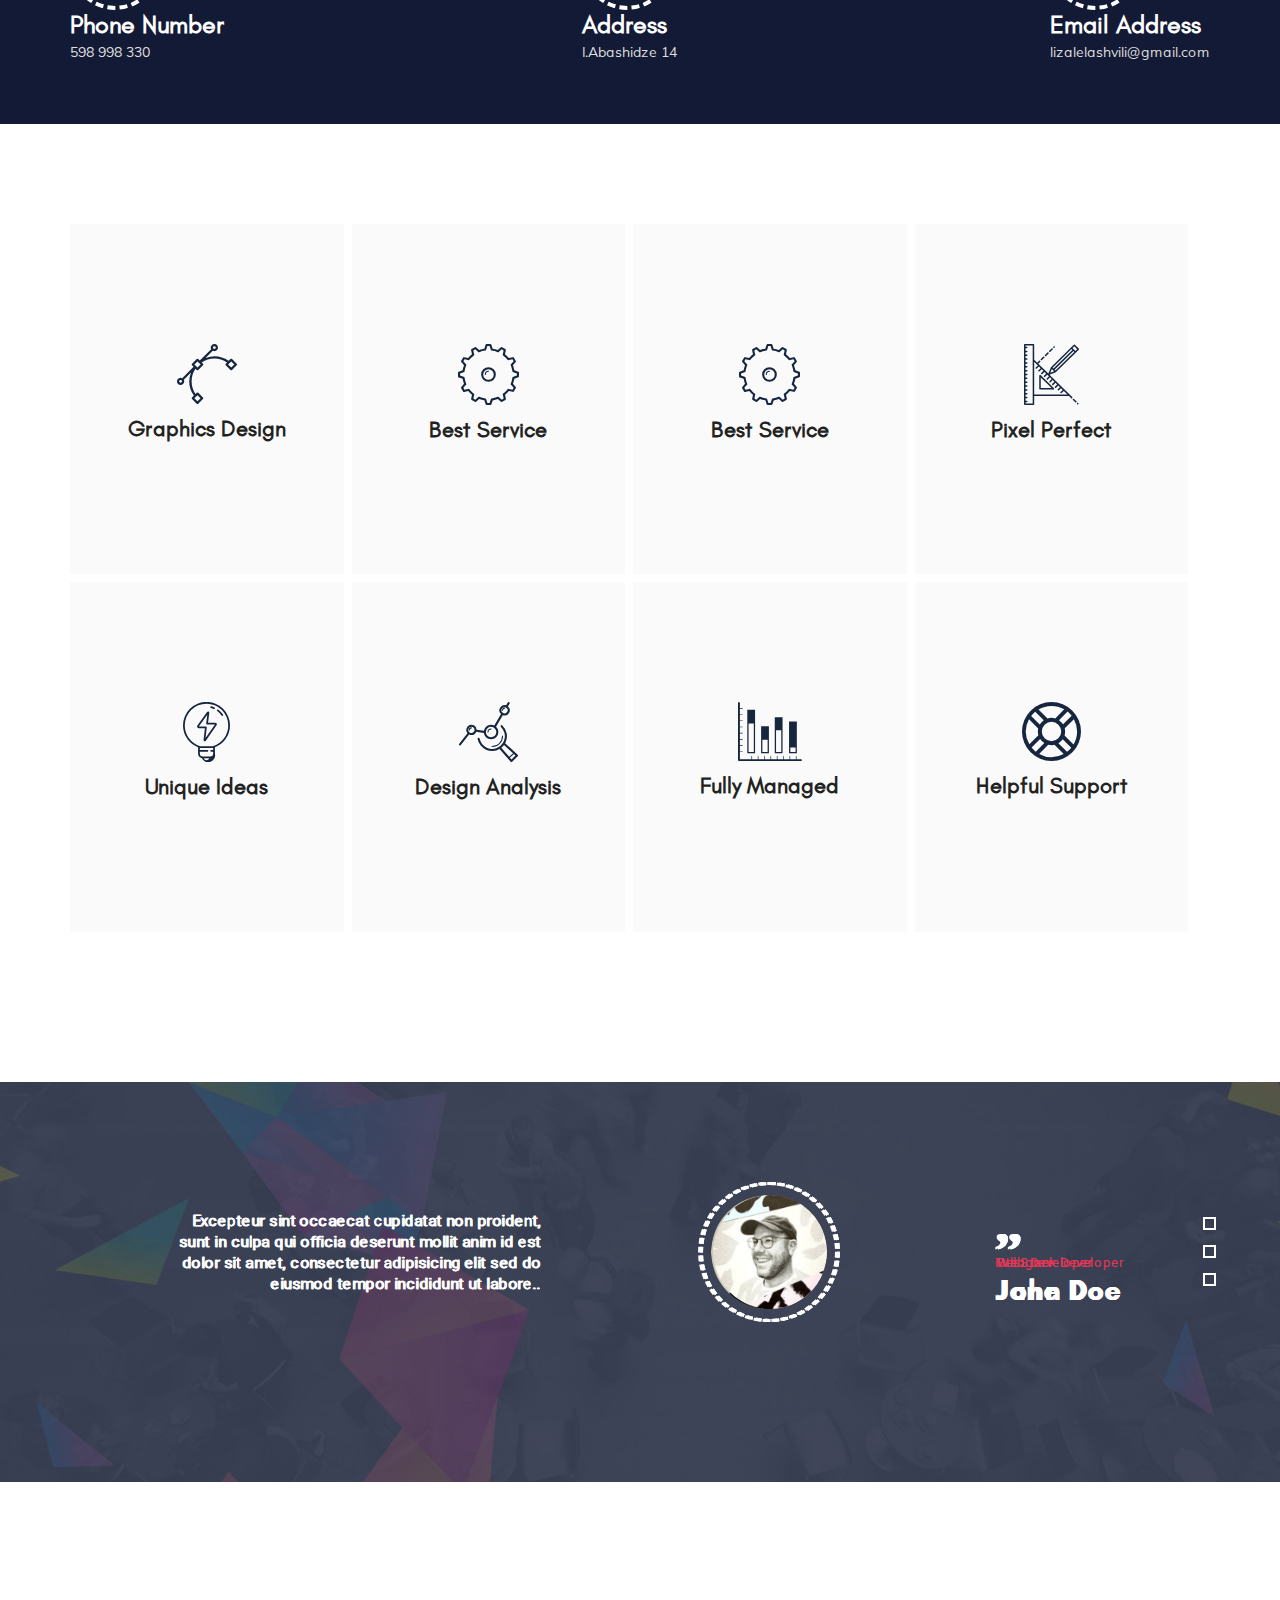
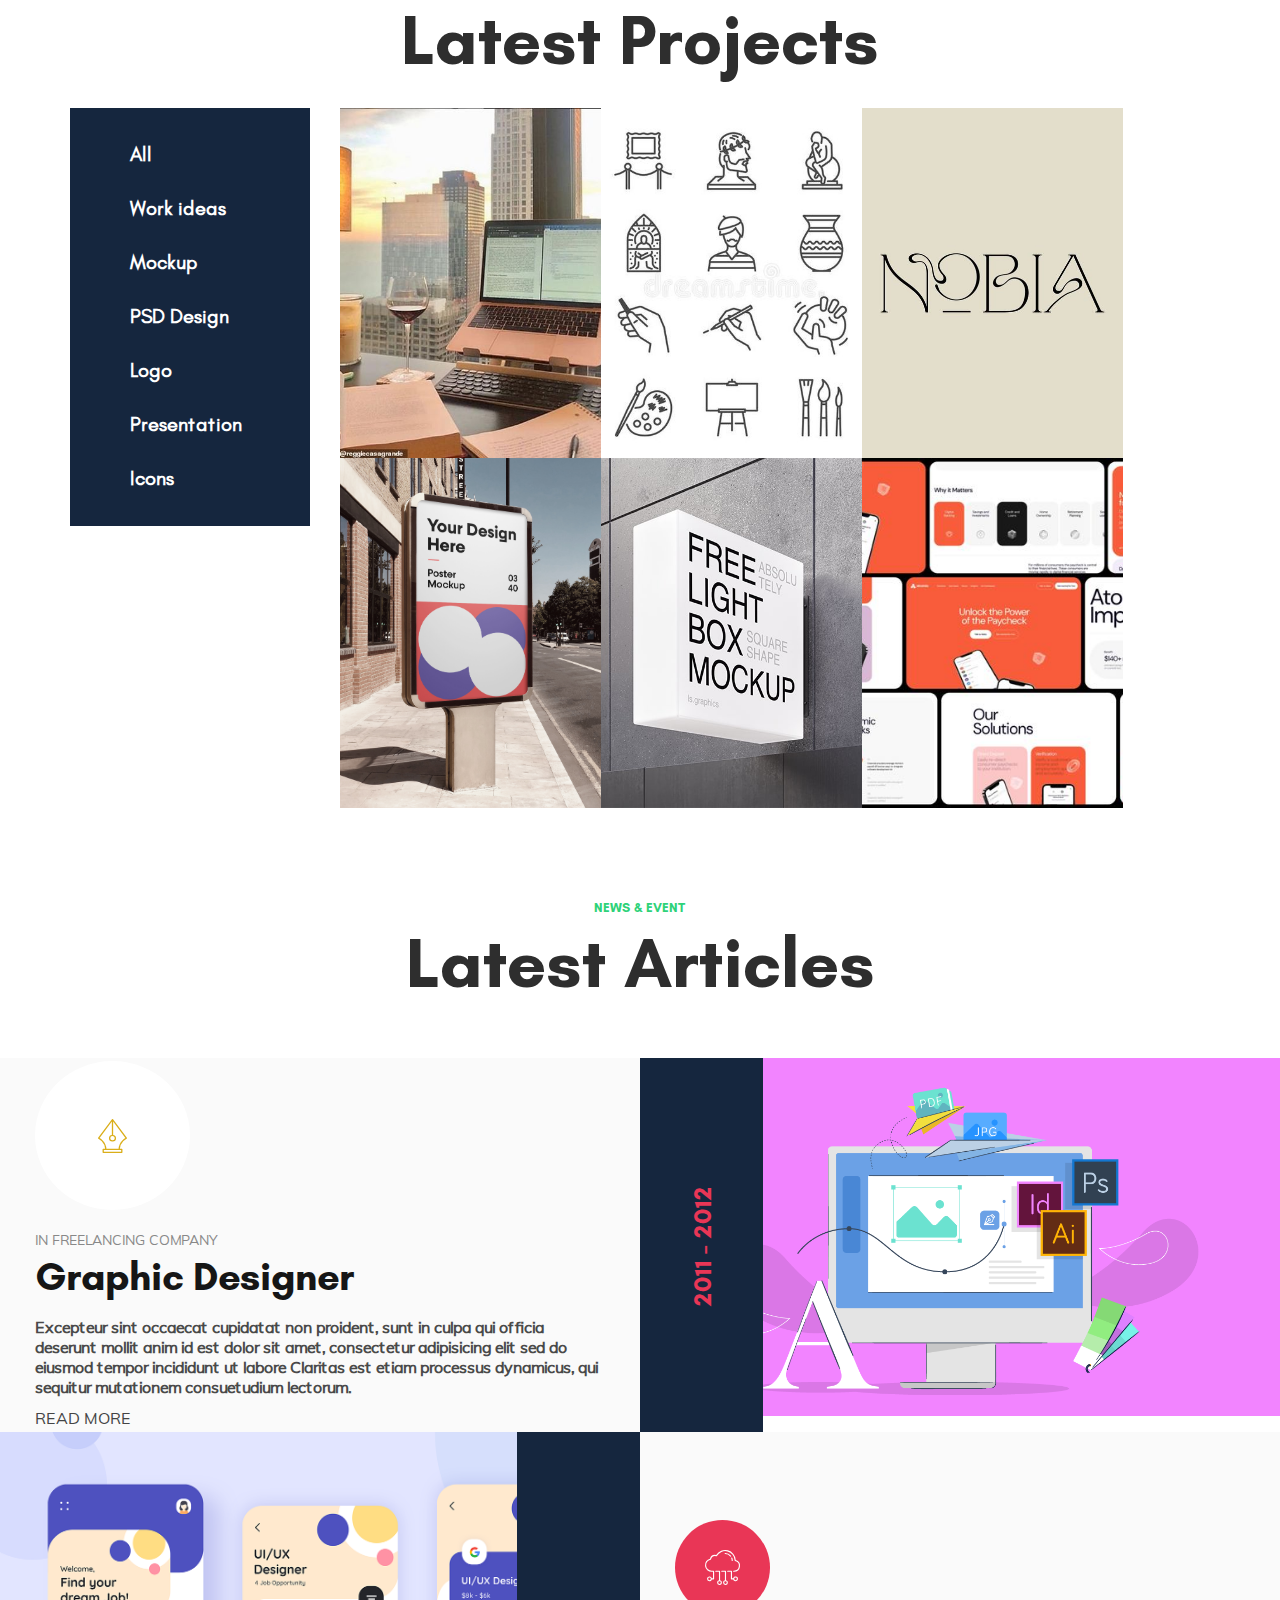
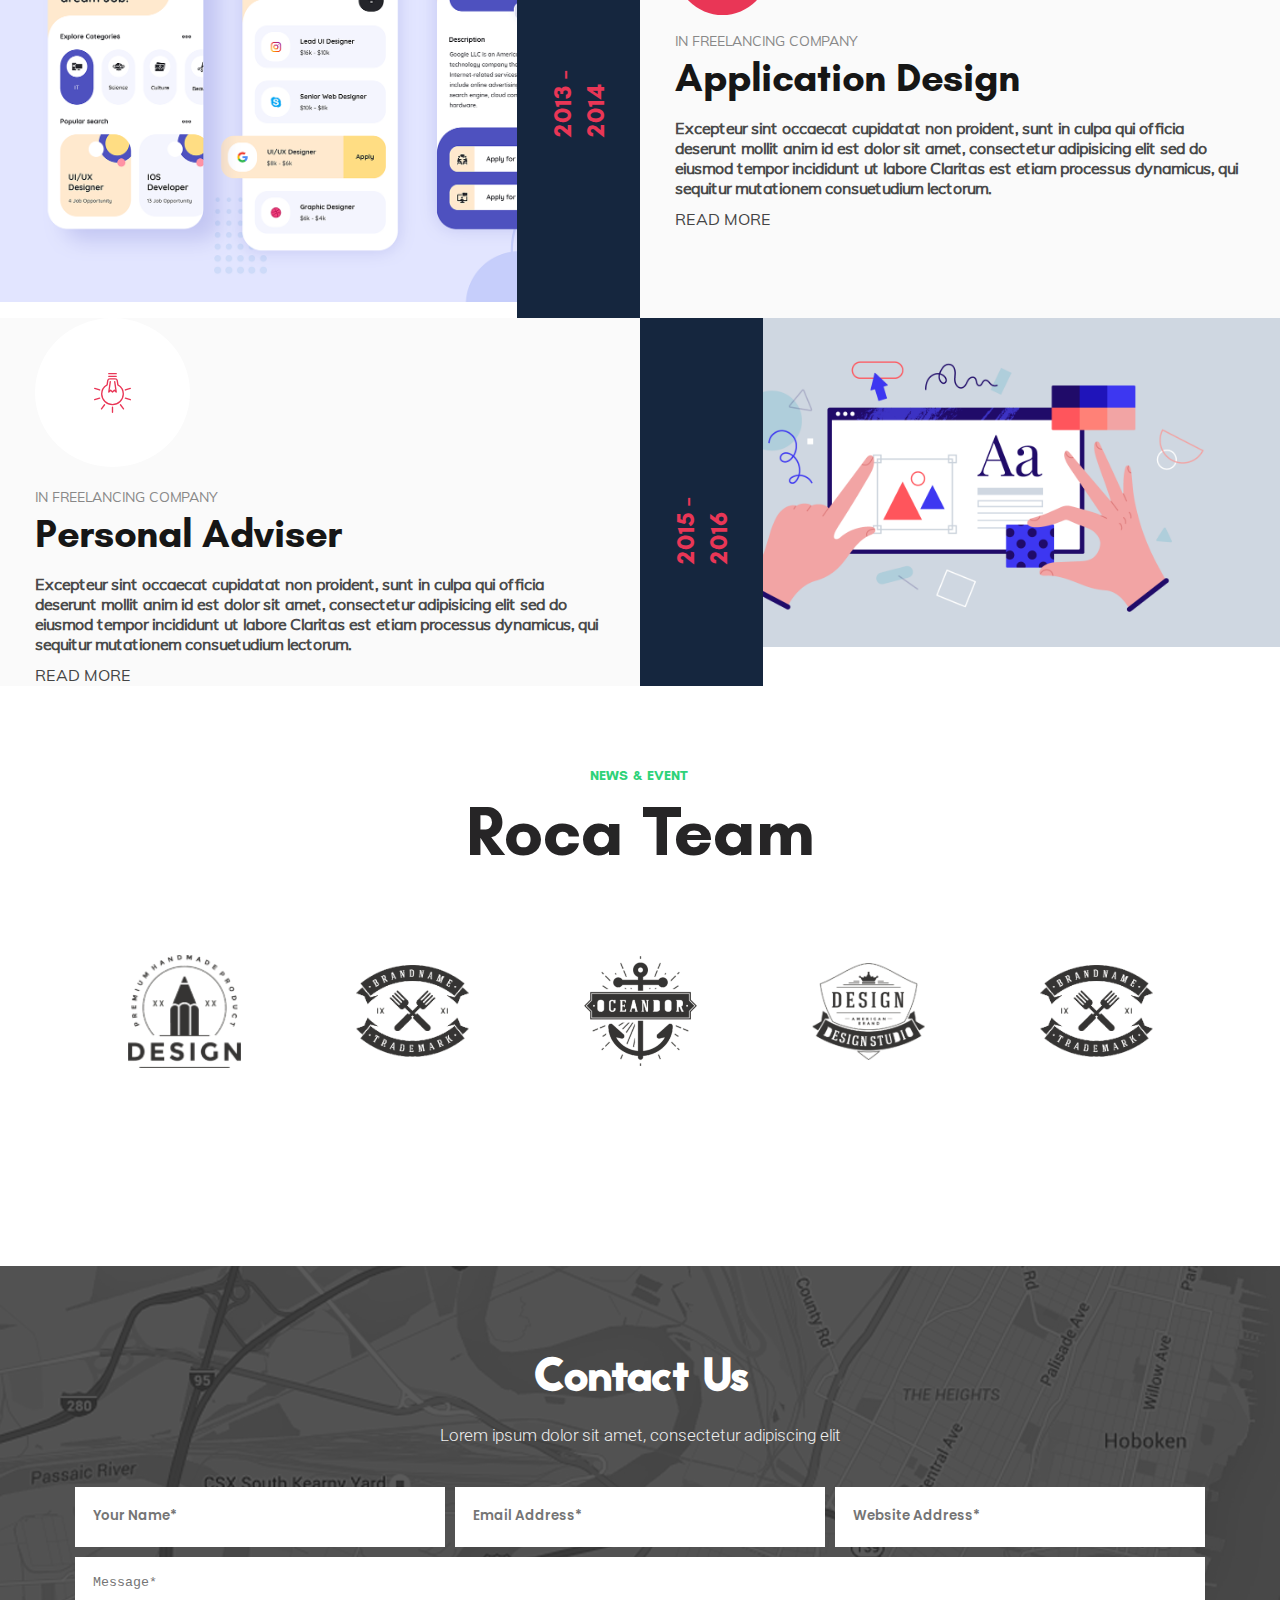
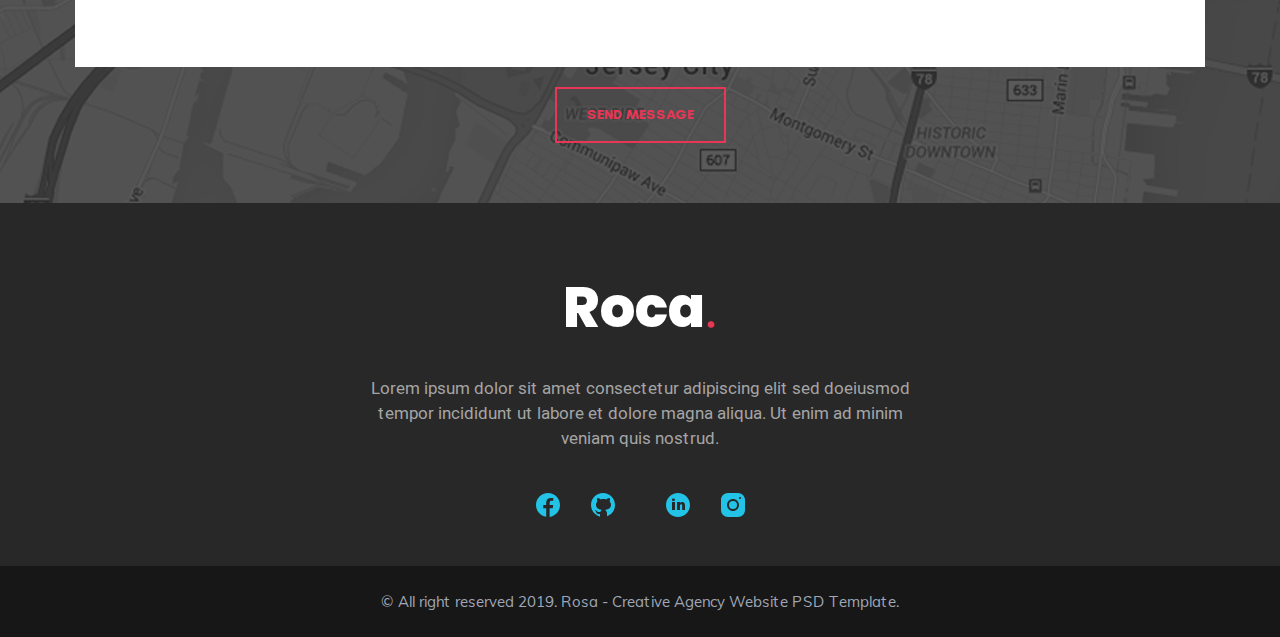
==== commit cc483b02: "added projects" ====
--- a/index.html
+++ b/index.html
@@ -292,9 +292,87 @@
           <button class="controlbtn" odata-slide="3"></button>
         </div>
       </section>  
-      <!-- <section class="projects">
+      <section class="latestprojects">
         <h1>Latest Projects</h1>
-      </section> -->
+        <div class="container">
+          <div class="projects">
+            <div class="proj-list">
+              <h3>
+                <span class="all click click-active">All</span>
+              </h3>
+              <h3><span data="0" class="click">Work ideas</span></h3>
+              <h3><span data="2" class="click">Mockup</span></h3>
+              <h3><span data="3" class="click">PSD Design</span></h3>
+              <h3><span data="1" class="click">Logo</span></h3>
+              <h3><span data="3" class="click">Presentation</span></h3>
+              <h3><span data="2" class="click">Icons</span></h3>
+            </div>
+            <div class="proj-img" id="proj-img">
+              <div class="project-img">
+                <img src="images/workideas.jpg" alt="workideas">
+                <div class="proj-img-hover">
+                  <div class="hovercenter">
+                    <img src="images/heart.svg" alt="heartlogo">
+                  <span>9  MONTHS AGO</span>
+                  <h3>Work Ideas</h3>
+                  </div>
+                </div>
+              </div>
+              <div class="project-img">
+                <img src="images/icons.jpg" alt="iconideas">
+                <div class="proj-img-hover">
+                  <div class="hovercenter">
+                    <img src="images/heart.svg" alt="heartlogo">
+                    <span>10  MONTHS AGO</span>
+                    <h3>Presentation</h3>
+                  </div>
+                </div>
+              </div>
+              <div class="project-img">
+                <img src="images/logo.jpg" alt="logoideas">
+                <div class="proj-img-hover">
+                 <div class="hovercenter">
+                  <img src="images/heart.svg" alt="heartlogo">
+                  <span>7  MONTHS AGO</span>
+                  <h3>Logo Ideas</h3>
+                 </div>
+                </div>
+              </div>
+              <div class="project-img">
+                <img src="images/mockup.jpg" alt="mockup">
+                <div class="proj-img-hover">
+                  <div class="hovercenter">
+                    <img src="images/heart.svg" alt="heartlogo">
+                  <span>3  MONTHS AGO</span>
+                  <h3>3D Mockup Design</h3>
+                  </div>
+                </div>
+              </div>
+              <div class="project-img">
+                <img src="images/psddesign.jpeg" alt="wpsd design">
+                <div class="proj-img-hover">
+                  <div class="hovercenter">
+                    <img src="images/heart.svg" alt="heartlogo">
+                  <span>5  MONTHS AGO</span>
+                  <h3>PSD Design</h3>
+                  </div>
+                </div>
+              </div>              
+              <div class="project-img">
+                <img src="images/presentation.jpg" alt="presentation">
+                <div class="proj-img-hover">
+                 <div class="hovercenter">
+                  <img src="images/heart.svg" alt="heartlogo">
+                  <span>10  MONTHS AGO</span>
+                  <h3>Presentation</h3>
+                 </div>
+                </div>
+              </div>
+              
+            </div>
+          </div>
+        </div>
+      </section>
       <section class="articles">
         <div class="articletitle">
           <span>NEWS & EVENT</span>
--- a/css/style.css
+++ b/css/style.css
@@ -638,6 +638,7 @@
 .righttext > h1 {
   color: #ffffff;
   font-size: 50px;
+  font-family: none;
 }
 .righttext > span {
   color: #e93656;
@@ -668,3 +669,91 @@
 .controlbtn:active {
   border: 2px solid #e93656;
 }
+/* PROJECTS */
+.latestprojects{
+  margin-top: 140px;
+}
+.latestprojects > h1{
+  font-size: 70px;
+  color: #2E2E2E;
+  font-family: "Glacial Indifference-Bold";
+  line-height: 36px;
+  text-align: center;
+  margin-bottom: 50px;
+}
+.proj-list{
+  width: 100%;
+  max-width: 240px;
+  background-color: #15263E;
+  padding: 15px 0px;
+  height: min-content;
+  margin-right: 30px;
+}
+.proj-list h3{
+  font-size: 20px;
+  line-height: 44px;
+  color: #ffffff;
+  margin: 10px 60px;
+}
+.proj-list h3:hover{
+  color: #E93656;
+}
+.project-img > img{
+  display: block;
+  width: 100%;
+  height: 350px;
+  object-fit: cover;
+}
+.project-img{
+  position: relative;
+  width: 30%;
+  max-height: 350px;
+  object-fit: cover;
+}
+.projects{
+  display: flex;
+}
+.proj-img{
+  width: 80%;
+  display: flex;
+  flex-wrap: wrap;
+}
+.proj-img-hover{
+  position: absolute;
+  top: 0px;
+  width: 100%;
+  text-align: center;
+  height: 100%;
+  background-color: #000000;
+  opacity: 0.6;
+}
+.proj-img-hover img{
+  width: 40px;
+  padding: 7px;
+  border: 2px solid #E93656;
+  border-radius: 50%;
+}
+.proj-img-hover span{
+  font-family: "Muli";
+  font-size: 11px;
+  display: block;
+  margin: 7px 0px;
+  color: #DDDDDD;
+}
+.proj-img-hover h3{
+  color: #FFFFFF;
+  font-family: "Glacial Indifference-Bold";
+  font-size: 23px;
+}
+.hovercenter{
+  position: absolute;
+  top: 45%;
+  left: 0;
+  right: 0;
+}
+.proj-img-hover{
+  display: none;
+}
+.project-img:hover .proj-img-hover{
+  display: block;
+}--- a/css/media.css
+++ b/css/media.css
@@ -38,4 +38,11 @@
   .reverse {
     flex-direction: column-reverse;
   }
+  .proj-list{
+    height: revert;
+    display: flex;
+    flex-direction: column;
+    justify-content: space-evenly;
+    margin-right: 0;
+  }
 }
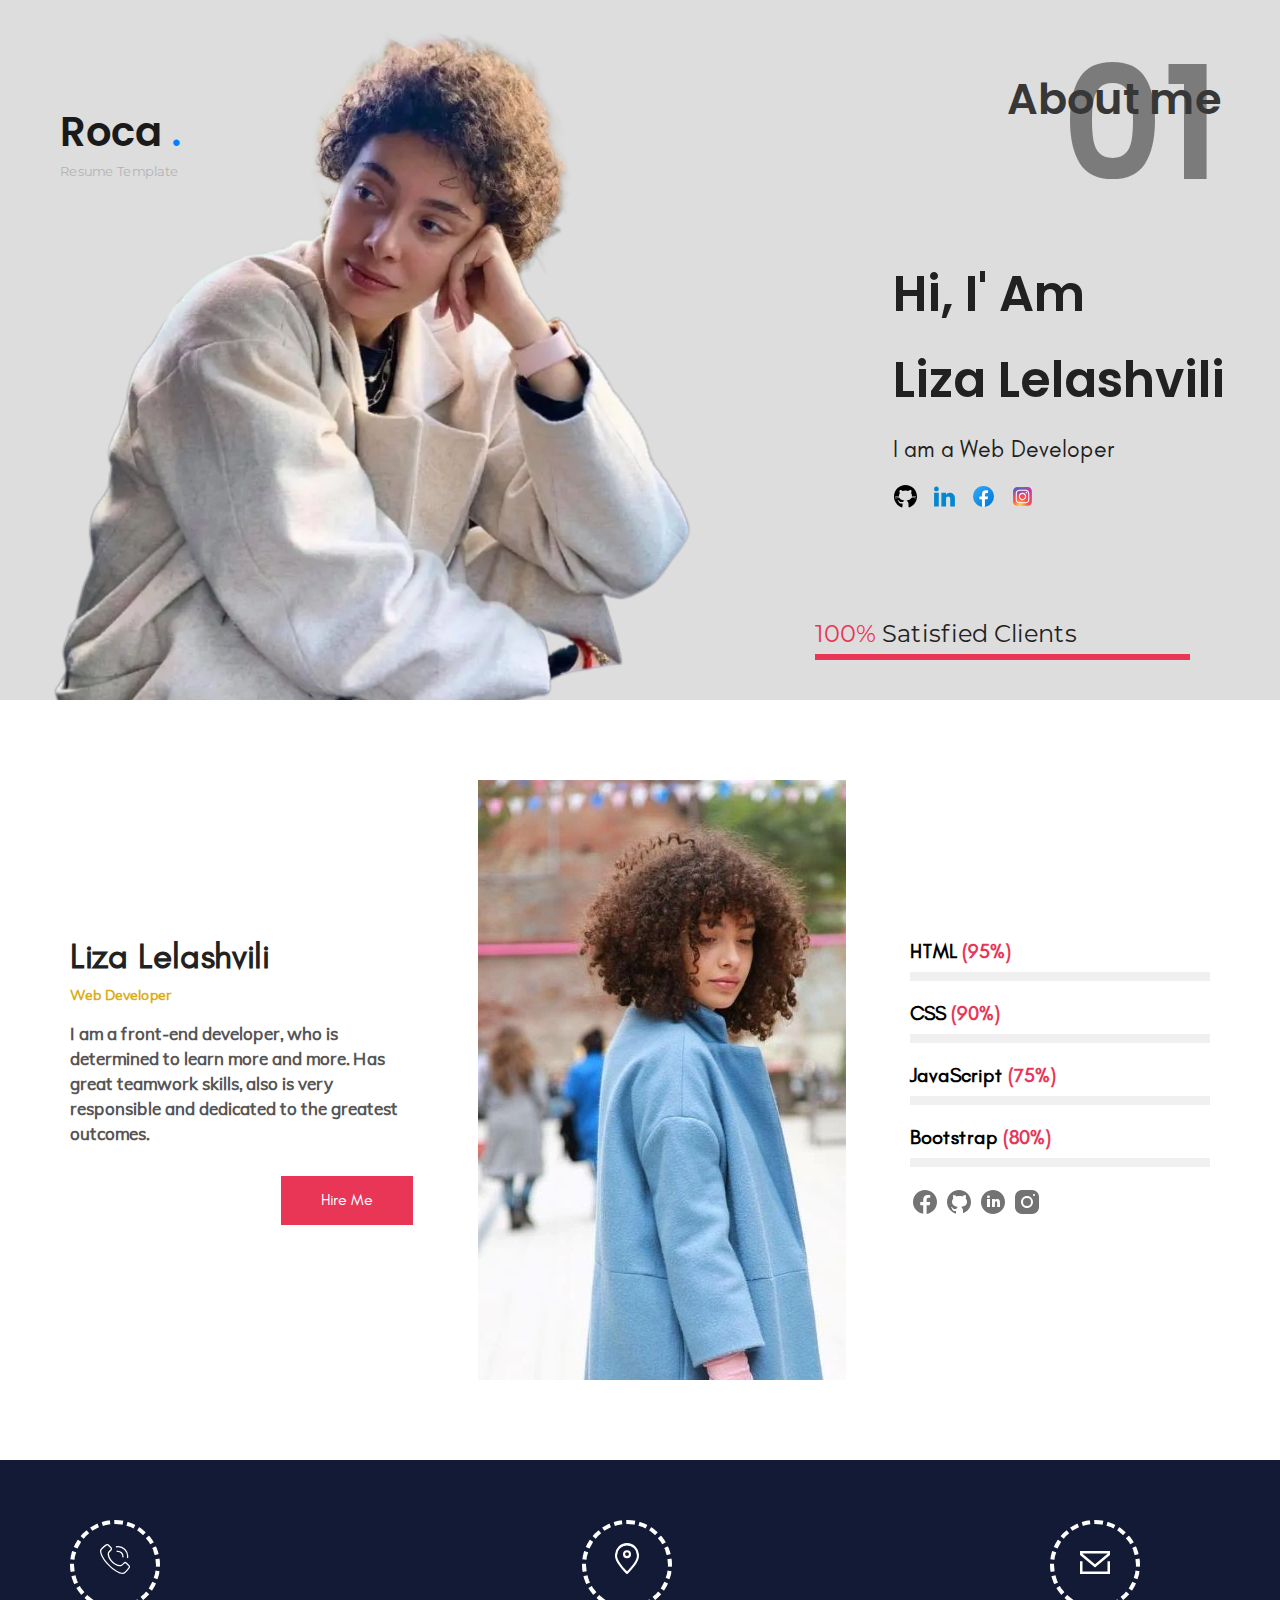
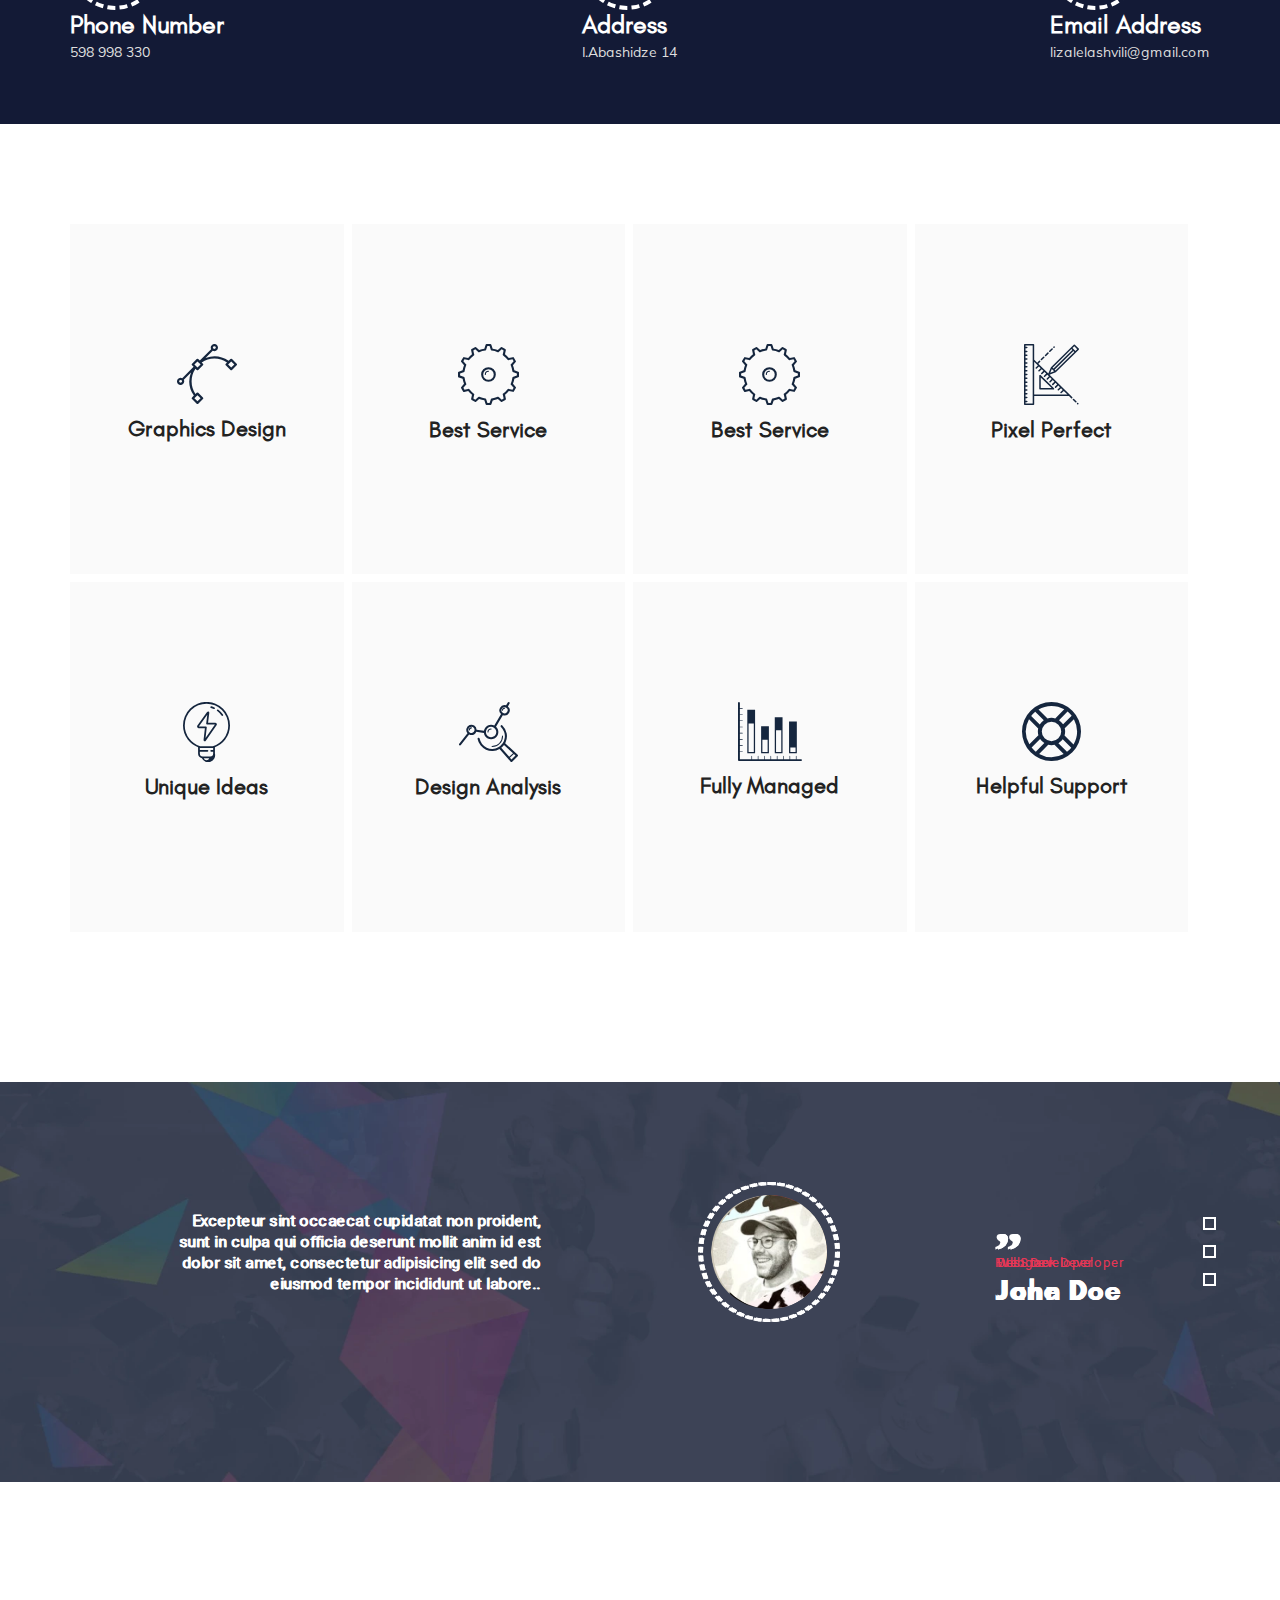
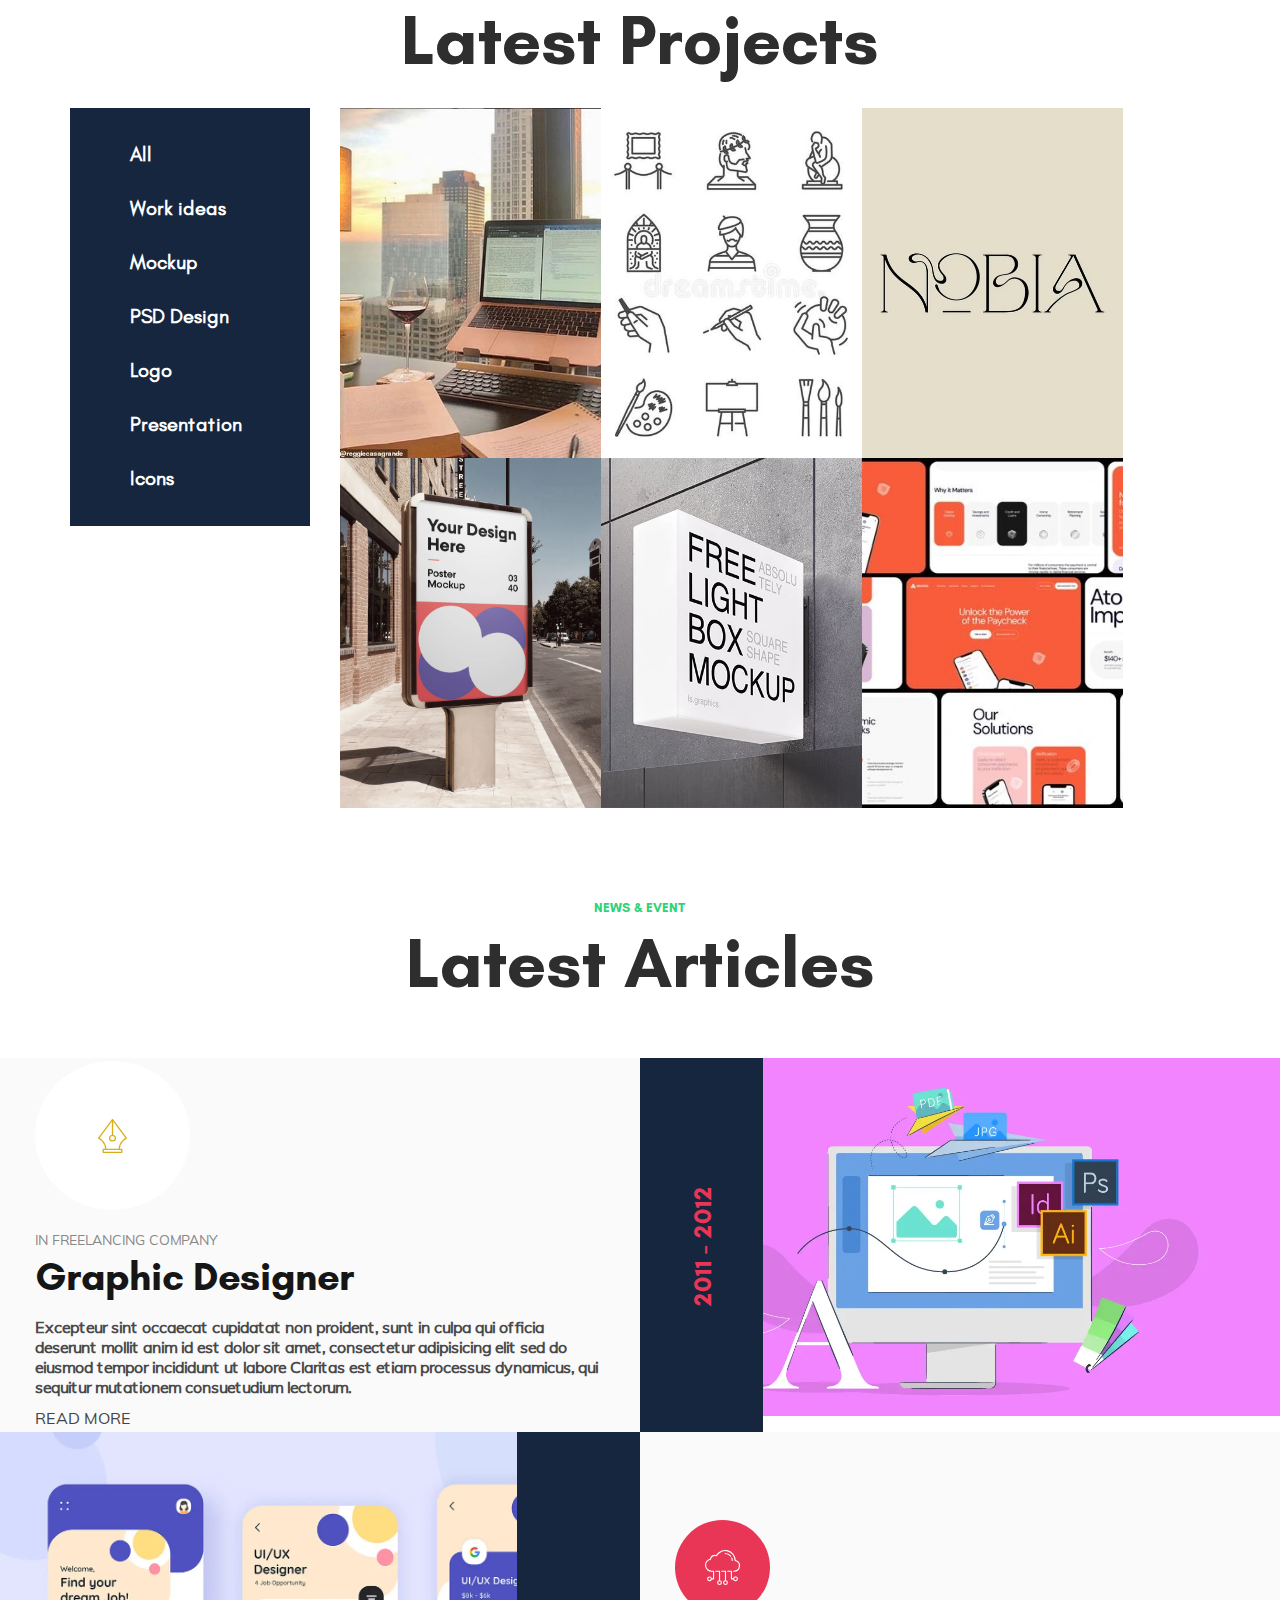
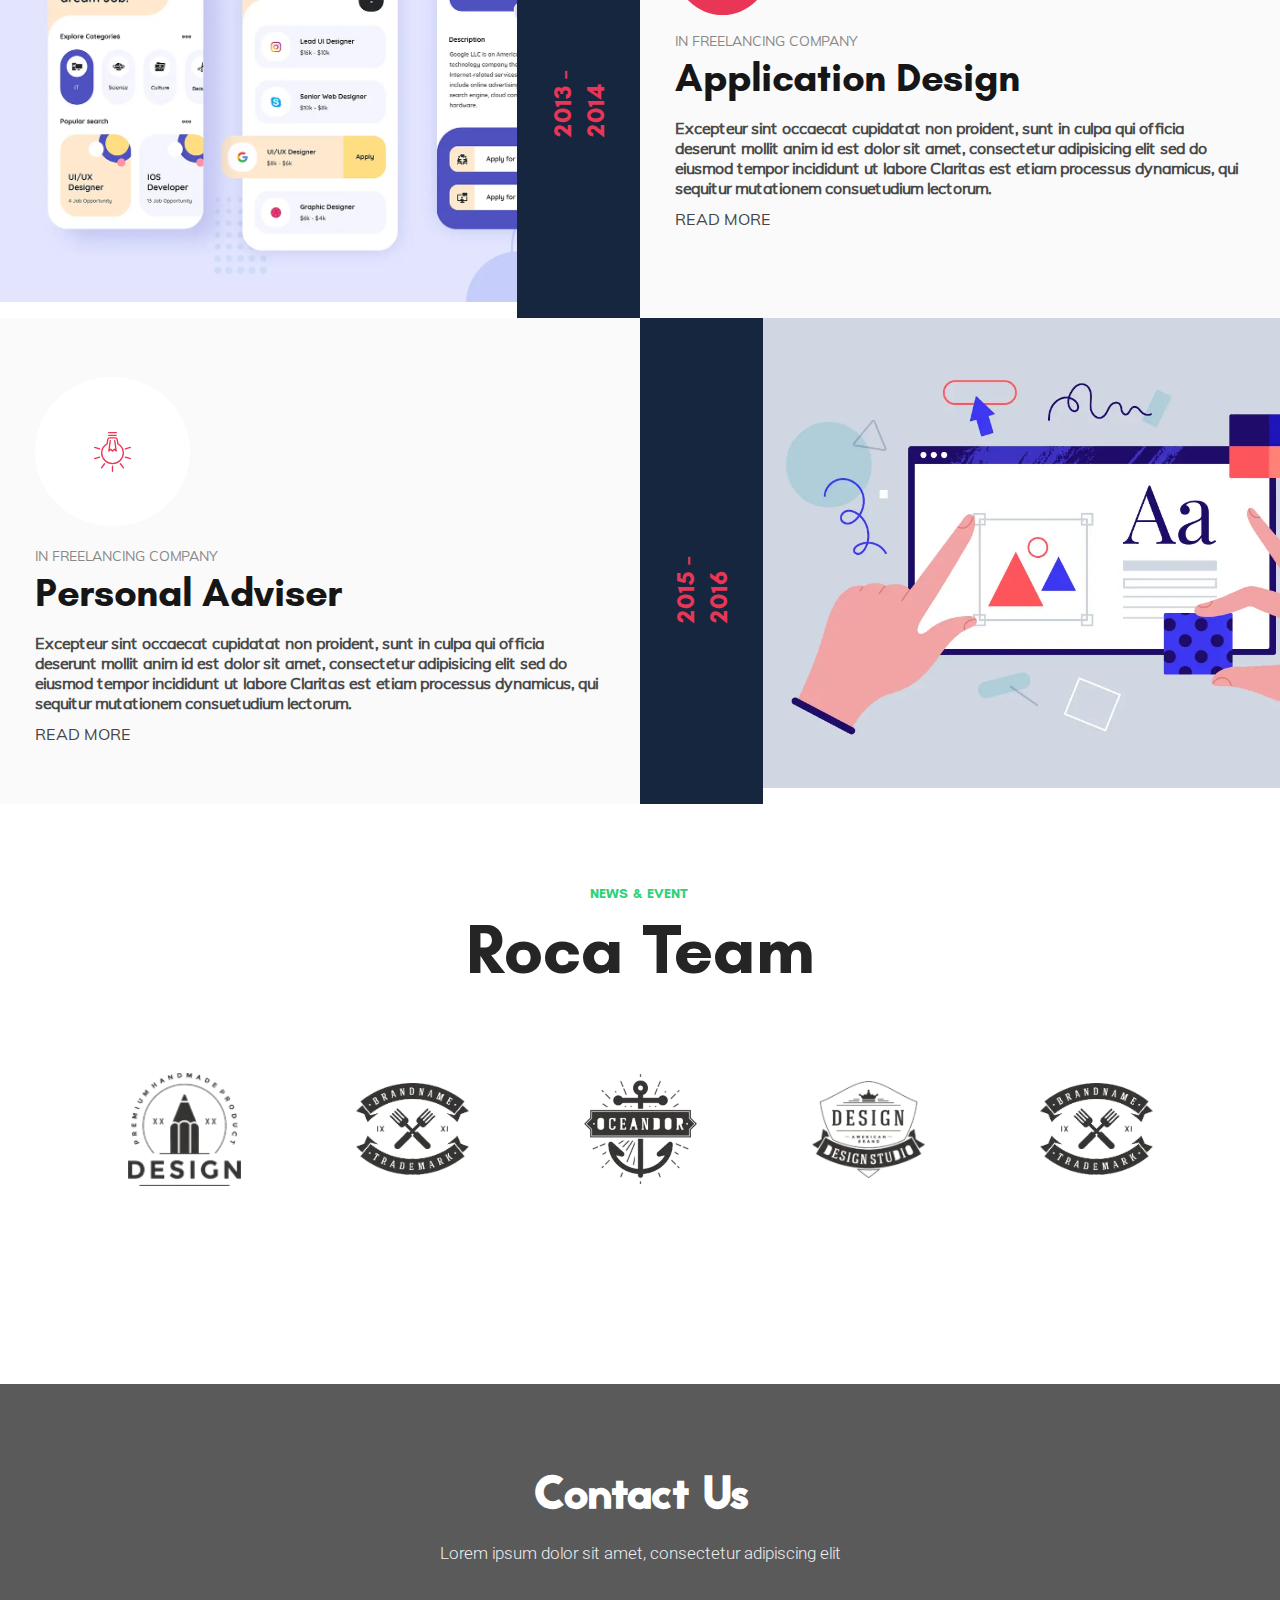
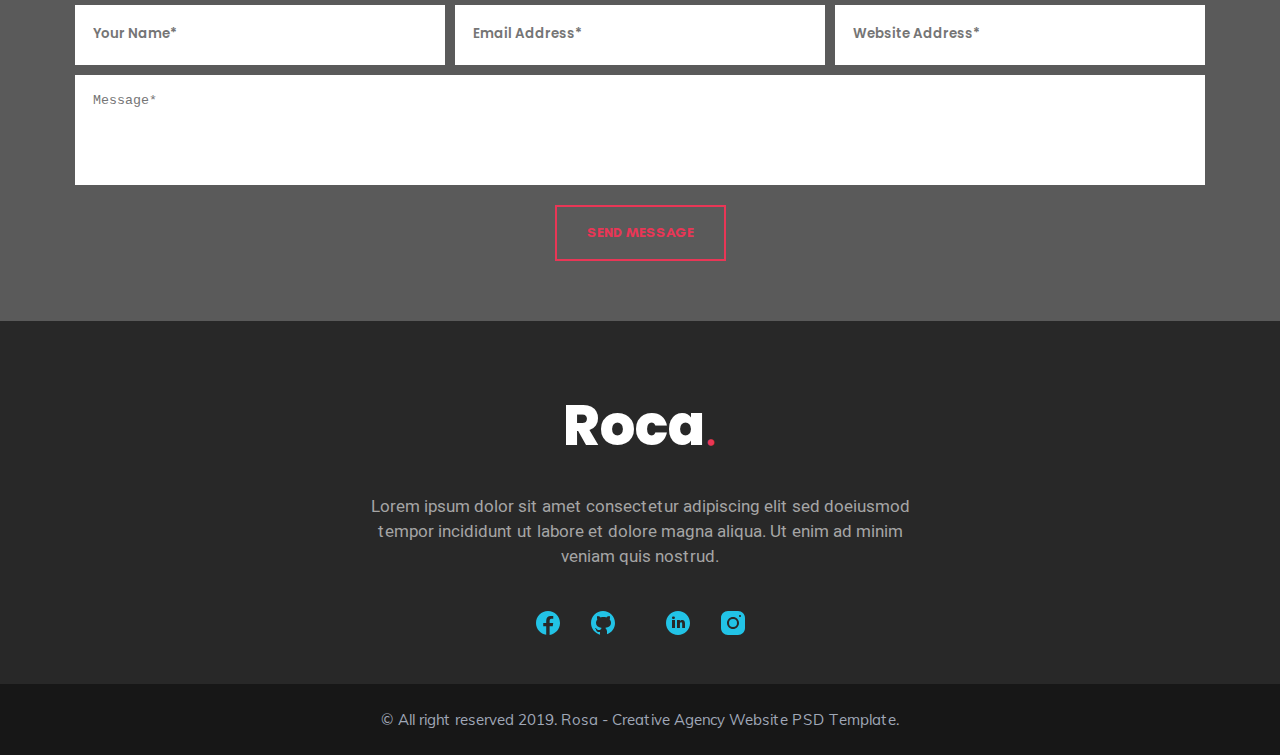
==== commit 00d0f3b5: "changed image formats" ====
--- a/index.html
+++ b/index.html
@@ -4,6 +4,13 @@
     <meta charset="UTF-8" />
     <meta http-equiv="X-UA-Compatible" content="IE=edge" />
     <meta name="viewport" content="width=device-width, initial-scale=1.0" />
+    <meta name="description" content="my virtual CV" />
+    <meta name="google" content="notranslate" />
+    <meta property="og:url" content="https://lizalelashvili.github.io/my-resume/" />
+    <meta property="og:type" content="Resume" />
+    <meta property="og:title" content="My Portfolio"/>
+    <meta property="og:description" content="My Online CV"/>
+    <meta property="og:image" content="images/mockup.webp" />
     <title>My Portfolio</title>
     <link rel="stylesheet" href="css/style.css" />
     <link rel="stylesheet" href="css/media.css">
@@ -23,13 +30,13 @@
       </div>
       <div class="slide">
         <div class="myslides">
-          <img src="images/slider1.png" alt="myphoto" />
+          <img src="images/slider1.webp" alt="myphoto" />
         </div>
         <div class="myslides">
-          <img src="images/slider2.png" alt="myphoto" />
+          <img src="images/slider2.webp" alt="myphoto" />
         </div>
         <div class="myslides img2">
-          <img src="images/slideimage6.png" alt="myphoto" />
+          <img src="images/slideimage6.webp" alt="myphoto" />
         </div>
         <div>
           <span class="imageslides"></span>
@@ -86,7 +93,7 @@
               <div class="hireme"><a href="#" target="_blank">Hire Me</a></div>
             </div>
             <div class="mypicture">
-              <img src="images/sectionimg.jpg" alt="myphoto" />
+              <img src="images/sectionimg.webp" alt="myphoto" />
             </div>
             <div class="myskills">
               <div class="skills">
@@ -256,7 +263,7 @@
             <h3 class="hidden">
               Excepteur sint occaecat cupidatat non proident, sunt in culpa qui officia deserunt mollit anim id est dolor sit amet, consectetur adipisicing elit sed do eiusmod tempor incididunt ut labore..
             </h3>
-            <img src="images/d4.png" alt="person">
+            <img src="images/d4.webp" alt="person">
             <div class="righttext">
               <h1 class="comma">,,</h1>
               <span>Designer</span>
@@ -267,7 +274,7 @@
             <h3 class="hidden">
               Excepteur sint occaecat cupidatat non proident, sunt in culpa qui officia deserunt mollit anim id est dolor sit amet, consectetur adipisicing elit sed do eiusmod tempor incididunt ut labore..
             </h3>
-            <img src="images/d3.png" alt="person">
+            <img src="images/d3.webp" alt="person">
             <div class="righttext">
               <h1 class="comma">,,</h1>
               <span>Full Stack Developer</span>
@@ -278,7 +285,7 @@
               <h3 class="hidden">
                 Excepteur sint occaecat cupidatat non proident, sunt in culpa qui officia deserunt mollit anim id est dolor sit amet, consectetur adipisicing elit sed do eiusmod tempor incididunt ut labore..
               </h3>
-              <img src="images/d5.png" alt="person">
+              <img src="images/d5.webp" alt="person">
               <div class="righttext">
                 <h1 class="comma">,,</h1>
                 <span>Web Developer</span>
@@ -291,25 +298,23 @@
           <button class="controlbtn" data-slide="2"></button>
           <button class="controlbtn" odata-slide="3"></button>
         </div>
-      </section>  
+      </section>        
       <section class="latestprojects">
         <h1>Latest Projects</h1>
         <div class="container">
           <div class="projects">
             <div class="proj-list">
-              <h3>
-                <span class="all click click-active">All</span>
-              </h3>
-              <h3><span data="0" class="click">Work ideas</span></h3>
-              <h3><span data="2" class="click">Mockup</span></h3>
-              <h3><span data="3" class="click">PSD Design</span></h3>
-              <h3><span data="1" class="click">Logo</span></h3>
-              <h3><span data="3" class="click">Presentation</span></h3>
-              <h3><span data="2" class="click">Icons</span></h3>
+              <h3><span data-filter="all" class="filter filteractive">All</span></h3>
+              <h3><span data-filter="work" class="filter">Work ideas</span></h3>
+              <h3><span data-filter="mockup" class="filter">Mockup</span></h3>
+              <h3><span data-filter="psd" class="filter">PSD Design</span></h3>
+              <h3><span data-filter="logo" class="filter">Logo</span></h3>
+              <h3><span data-filter="present" class="filter">Presentation</span></h3>
+              <h3><span data-filter="icon" class="filter">Icons</span></h3>
             </div>
             <div class="proj-img" id="proj-img">
-              <div class="project-img">
-                <img src="images/workideas.jpg" alt="workideas">
+              <div class="projectimg" data-item="work" >
+                <img src="images/workideas.webp" alt="workideas">
                 <div class="proj-img-hover">
                   <div class="hovercenter">
                     <img src="images/heart.svg" alt="heartlogo">
@@ -318,18 +323,18 @@
                   </div>
                 </div>
               </div>
-              <div class="project-img">
-                <img src="images/icons.jpg" alt="iconideas">
+              <div class="projectimg" data-item="icon">
+                <img src="images/icons.webp" alt="iconideas">
                 <div class="proj-img-hover">
                   <div class="hovercenter">
                     <img src="images/heart.svg" alt="heartlogo">
-                    <span>10  MONTHS AGO</span>
-                    <h3>Presentation</h3>
+                    <span>1 YEAR AGO</span>
+                    <h3>Icon Ideas</h3>
                   </div>
                 </div>
               </div>
-              <div class="project-img">
-                <img src="images/logo.jpg" alt="logoideas">
+              <div class="projectimg" data-item="logo">
+                <img src="images/logo.webp" alt="logoideas">
                 <div class="proj-img-hover">
                  <div class="hovercenter">
                   <img src="images/heart.svg" alt="heartlogo">
@@ -338,8 +343,8 @@
                  </div>
                 </div>
               </div>
-              <div class="project-img">
-                <img src="images/mockup.jpg" alt="mockup">
+              <div class="projectimg" data-item="mockup">
+                <img src="images/mockup.webp" alt="mockup">
                 <div class="proj-img-hover">
                   <div class="hovercenter">
                     <img src="images/heart.svg" alt="heartlogo">
@@ -348,8 +353,8 @@
                   </div>
                 </div>
               </div>
-              <div class="project-img">
-                <img src="images/psddesign.jpeg" alt="wpsd design">
+              <div class="projectimg" data-item="psd">
+                <img src="images/psddesign.webp" alt="psd design">
                 <div class="proj-img-hover">
                   <div class="hovercenter">
                     <img src="images/heart.svg" alt="heartlogo">
@@ -358,8 +363,8 @@
                   </div>
                 </div>
               </div>              
-              <div class="project-img">
-                <img src="images/presentation.jpg" alt="presentation">
+              <div class="projectimg" data-item="present">
+                <img src="images/presentation.webp" alt="presentation">
                 <div class="proj-img-hover">
                  <div class="hovercenter">
                   <img src="images/heart.svg" alt="heartlogo">
@@ -367,8 +372,7 @@
                   <h3>Presentation</h3>
                  </div>
                 </div>
-              </div>
-              
+              </div>              
             </div>
           </div>
         </div>
@@ -399,7 +403,7 @@
           <div class="articleimg">
             <div class="years"><span>2011 - 2012</span></div>
             <img
-              src="images/graphic design.png"
+              src="images/graphic design.webp"
               alt="graphicdesign"
               width="100%"
             />
@@ -411,7 +415,7 @@
               <span>2013 - 2014</span>
             </div>
             <img
-              src="images/app design.png"
+              src="images/app design.webp"
               alt="application design"
               width="100%"
             />
@@ -457,9 +461,9 @@
           <div class="articleimg">
             <div class="years"><span>2015 - 2016</span></div>
             <img
-              src="images/personal advisor.png"
+              src="images/personal advisor.webp"
               alt="graph design"
-              width="100%"
+              
             />
           </div>
         </div>          
@@ -473,7 +477,7 @@
           <div class="rocateaminfo">
             <div class="rocateamitem">
               <img
-                src="images/Layer 2.png"
+                src="images/Layer 2.webp"
                 width="113"
                 alt="teamdesign"
               />
@@ -486,7 +490,7 @@
             </div>
             <div class="rocateamitem">
               <img
-                src="images/Layer 5-1.png"
+                src="images/Layer 5-1.webp"
                 width="113"
                 alt="brandename"
               />
@@ -498,7 +502,7 @@
               </div>
             </div>
             <div class="rocateamitem">
-              <img src="images/Layer 4.png" width="113" alt="oceandorimg" />
+              <img src="images/Layer 4.webp" width="113" alt="oceandorimg" />
               <div class="rocateamclient">
                 <h1>CLIENT 3</h1>
                 <span
@@ -508,7 +512,7 @@
             </div>
             <div class="rocateamitem">
               <img
-                src="images/Layer 3.png"
+                src="images/Layer 3.webp"
                 width="113"
                 alt="designstudioimg"
               />
@@ -522,7 +526,7 @@
             </div>
             <div class="rocateamitem">
               <img
-                src="images/Layer 5-1.png"
+                src="images/Layer 5-1.webp"
                 width="113"
                 alt="brandename"
               />
@@ -553,7 +557,7 @@
                 name="name"
                 id="name"
                 placeholder="Your Name*"
-                required />
+                 required/>                
               </label>
             </div>
             <div class="forminput">
@@ -561,8 +565,9 @@
                 <input type="email"
                 name="email"
                 id="email"
-                placeholder="Email Address*"
-                required />
+                placeholder="Email Address*" 
+                 required/>
+                                
               </label>
             </div>
             <div class="forminput">
@@ -571,7 +576,7 @@
                 name="url"
                 id="url"
                 placeholder="Website Address*"
-                required />
+                required/>
               </label>
             </div>
           </div>
--- a/css/style.css
+++ b/css/style.css
@@ -601,7 +601,7 @@
 /* SLIDER */
 .slider-container {
   margin-top: 150px;
-  background-image: url(../images/clip.jpg);
+  background-image: url(../images/clip.webp);
   height: 400px;
   width: 100%;
   background-position: center;
@@ -668,57 +668,60 @@
 }
 .controlbtn:active {
   border: 2px solid #e93656;
-}
+  cursor: pointer;
+}
+
 /* PROJECTS */
-.latestprojects{
+.latestprojects {
   margin-top: 140px;
 }
-.latestprojects > h1{
+.latestprojects > h1 {
   font-size: 70px;
-  color: #2E2E2E;
+  color: #2e2e2e;
   font-family: "Glacial Indifference-Bold";
   line-height: 36px;
   text-align: center;
   margin-bottom: 50px;
 }
-.proj-list{
+.proj-list {
   width: 100%;
   max-width: 240px;
-  background-color: #15263E;
+  background-color: #15263e;
   padding: 15px 0px;
   height: min-content;
   margin-right: 30px;
 }
-.proj-list h3{
+.proj-list h3 {
   font-size: 20px;
   line-height: 44px;
   color: #ffffff;
   margin: 10px 60px;
 }
 .proj-list h3:hover{
-  color: #E93656;
-}
-.project-img > img{
-  display: block;
-  width: 100%;
+  color: #e93656;
+  cursor: pointer;
+}
+.projectimg > img {
+  display: block;
   height: 350px;
   object-fit: cover;
-}
-.project-img{
+  width: 100%;
+}
+.projectimg {
   position: relative;
   width: 30%;
   max-height: 350px;
   object-fit: cover;
 }
-.projects{
-  display: flex;
-}
-.proj-img{
+.projects {
+  display: flex;
+}
+.proj-img {
   width: 80%;
   display: flex;
   flex-wrap: wrap;
 }
-.proj-img-hover{
+.proj-img-hover {
   position: absolute;
   top: 0px;
   width: 100%;
@@ -727,33 +730,33 @@
   background-color: #000000;
   opacity: 0.6;
 }
-.proj-img-hover img{
+.proj-img-hover img {
   width: 40px;
   padding: 7px;
-  border: 2px solid #E93656;
+  border: 2px solid #e93656;
   border-radius: 50%;
 }
-.proj-img-hover span{
+.proj-img-hover span {
   font-family: "Muli";
   font-size: 11px;
   display: block;
   margin: 7px 0px;
-  color: #DDDDDD;
-}
-.proj-img-hover h3{
-  color: #FFFFFF;
+  color: #dddddd;
+}
+.proj-img-hover h3 {
+  color: #ffffff;
   font-family: "Glacial Indifference-Bold";
   font-size: 23px;
 }
-.hovercenter{
+.hovercenter {
   position: absolute;
   top: 45%;
   left: 0;
   right: 0;
 }
-.proj-img-hover{
+.proj-img-hover {
   display: none;
 }
-.project-img:hover .proj-img-hover{
-  display: block;
-}+.projectimg:hover .proj-img-hover {
+  display: block;
+}
--- a/css/media.css
+++ b/css/media.css
@@ -6,10 +6,23 @@
     right: 0px;
   }
   .hireme {
-    text-align: left;
+    text-align: center;
   }
   .hidden {
     display: none;
+  }
+  .aboutmesec{
+    flex-direction: column;
+  }
+  .aboutme{
+    max-width: none;
+    margin-bottom: 10px;
+  }
+  .myskills{
+    max-width: none;
+  }
+  .contact-adresses{
+    text-align: center;
   }
   .seemore1024 {
     display: flex;
@@ -24,9 +37,6 @@
     color: white;
     background-color: #e93656;
     border: none;
-  }
-  .slider-container {
-    margin-top: 100px;
   }
   .designarticle,
   .articleimg {
@@ -45,4 +55,11 @@
     justify-content: space-evenly;
     margin-right: 0;
   }
+  .icons a > img {
+    width: 50px;
+    height: 48px;
+  }
+  .satisfclients{
+    bottom: 25px;
+  }
 }
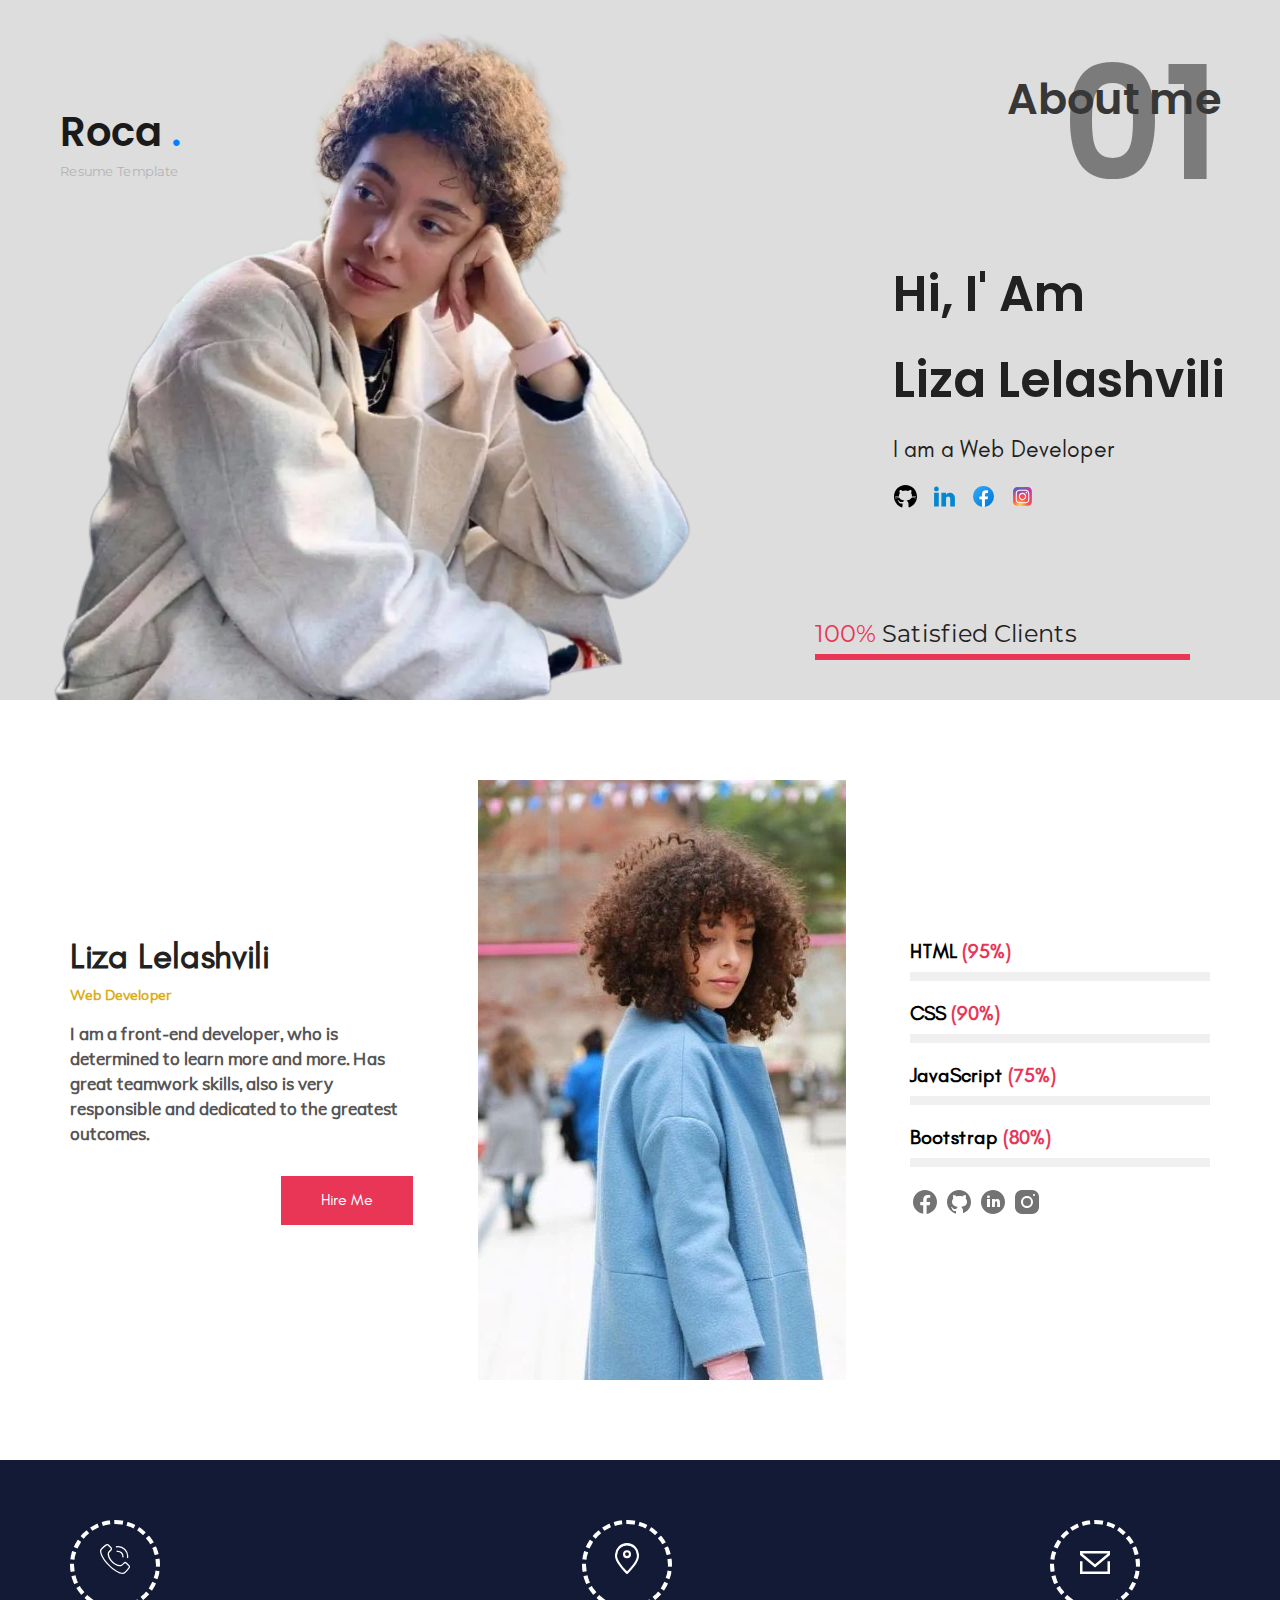
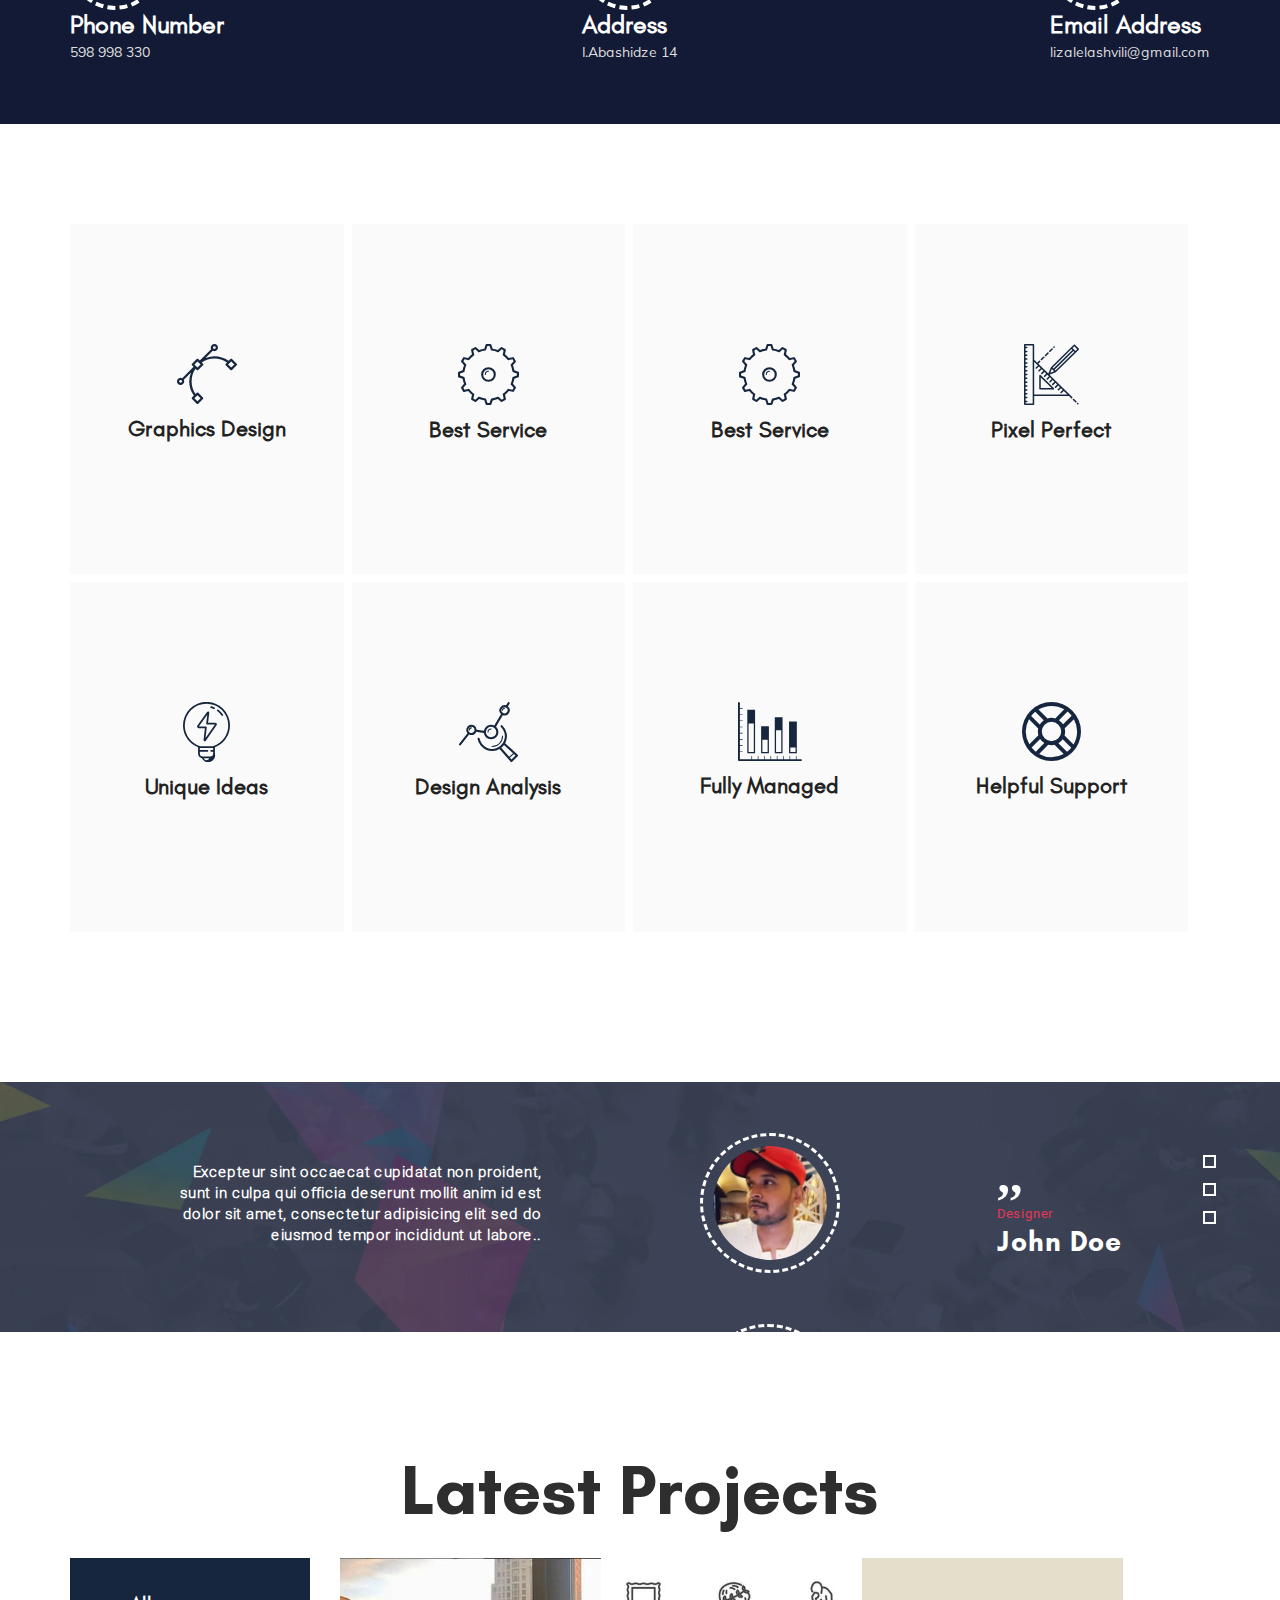
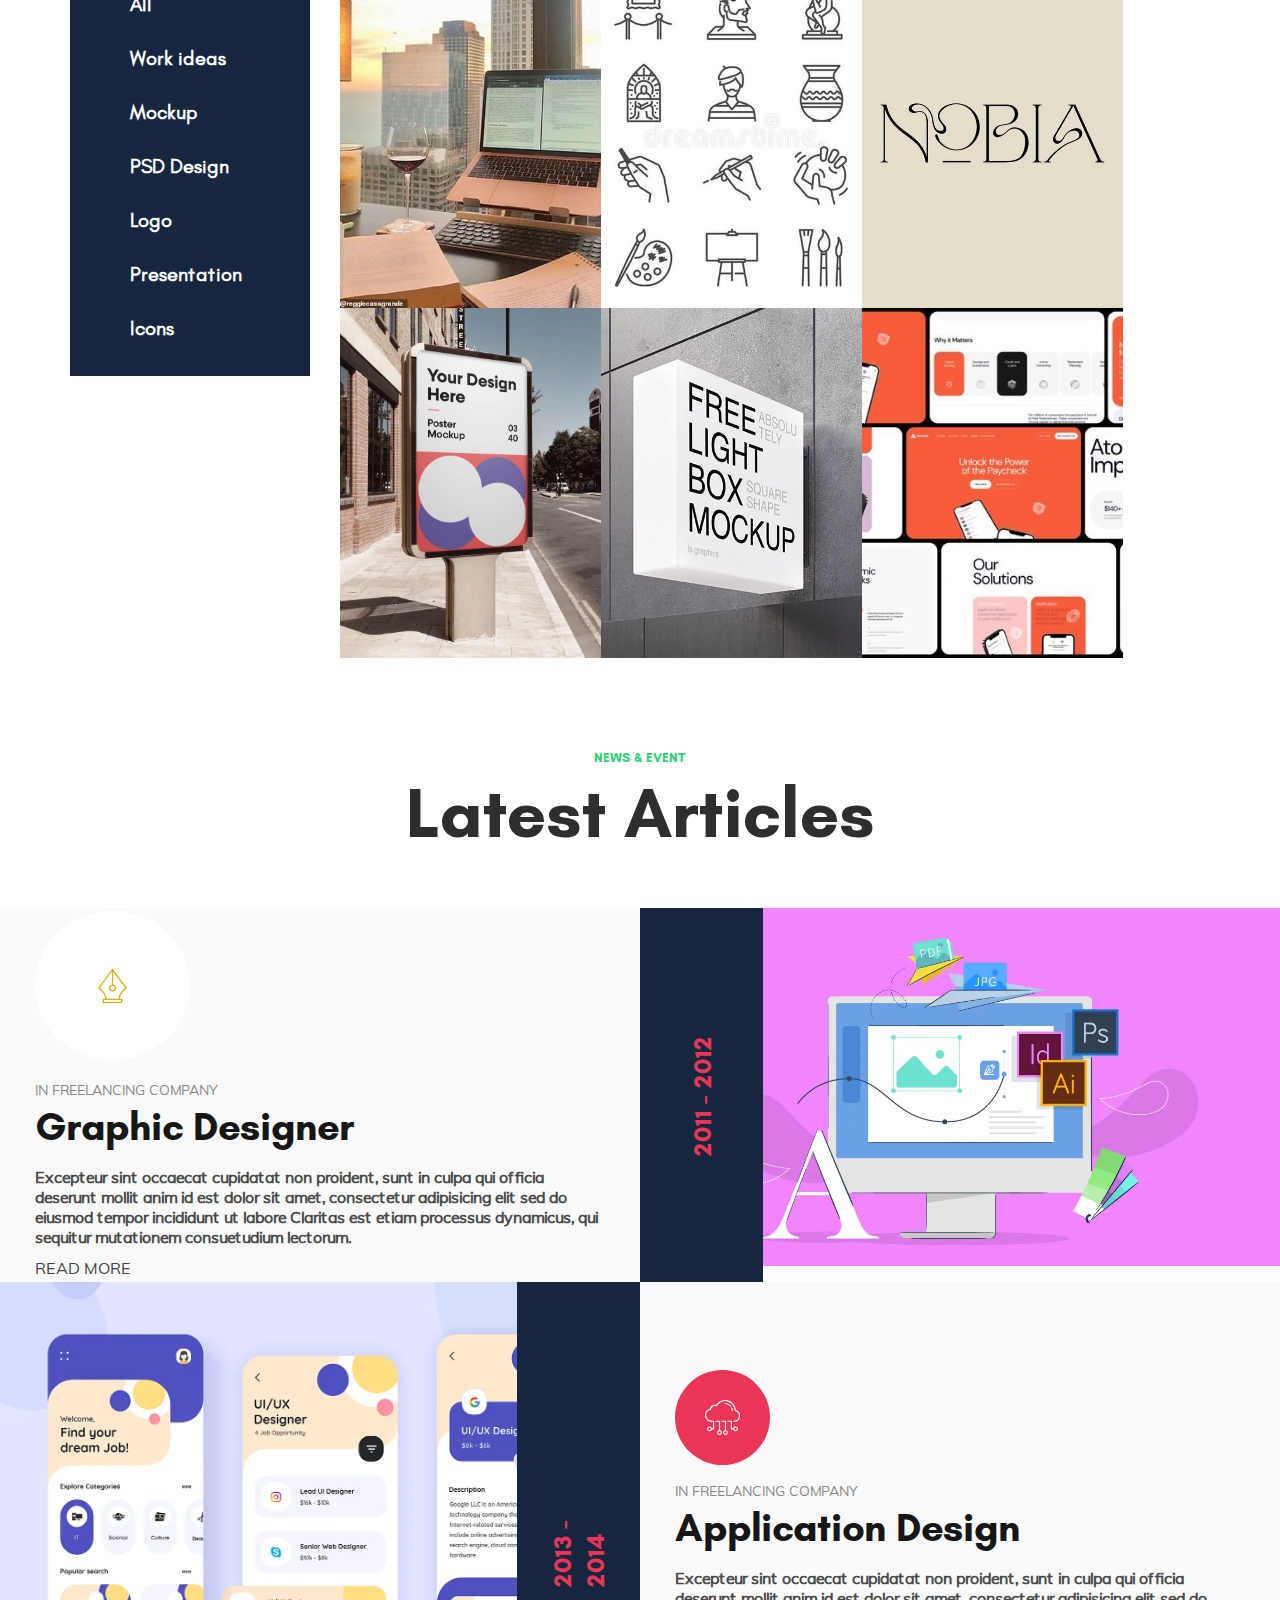
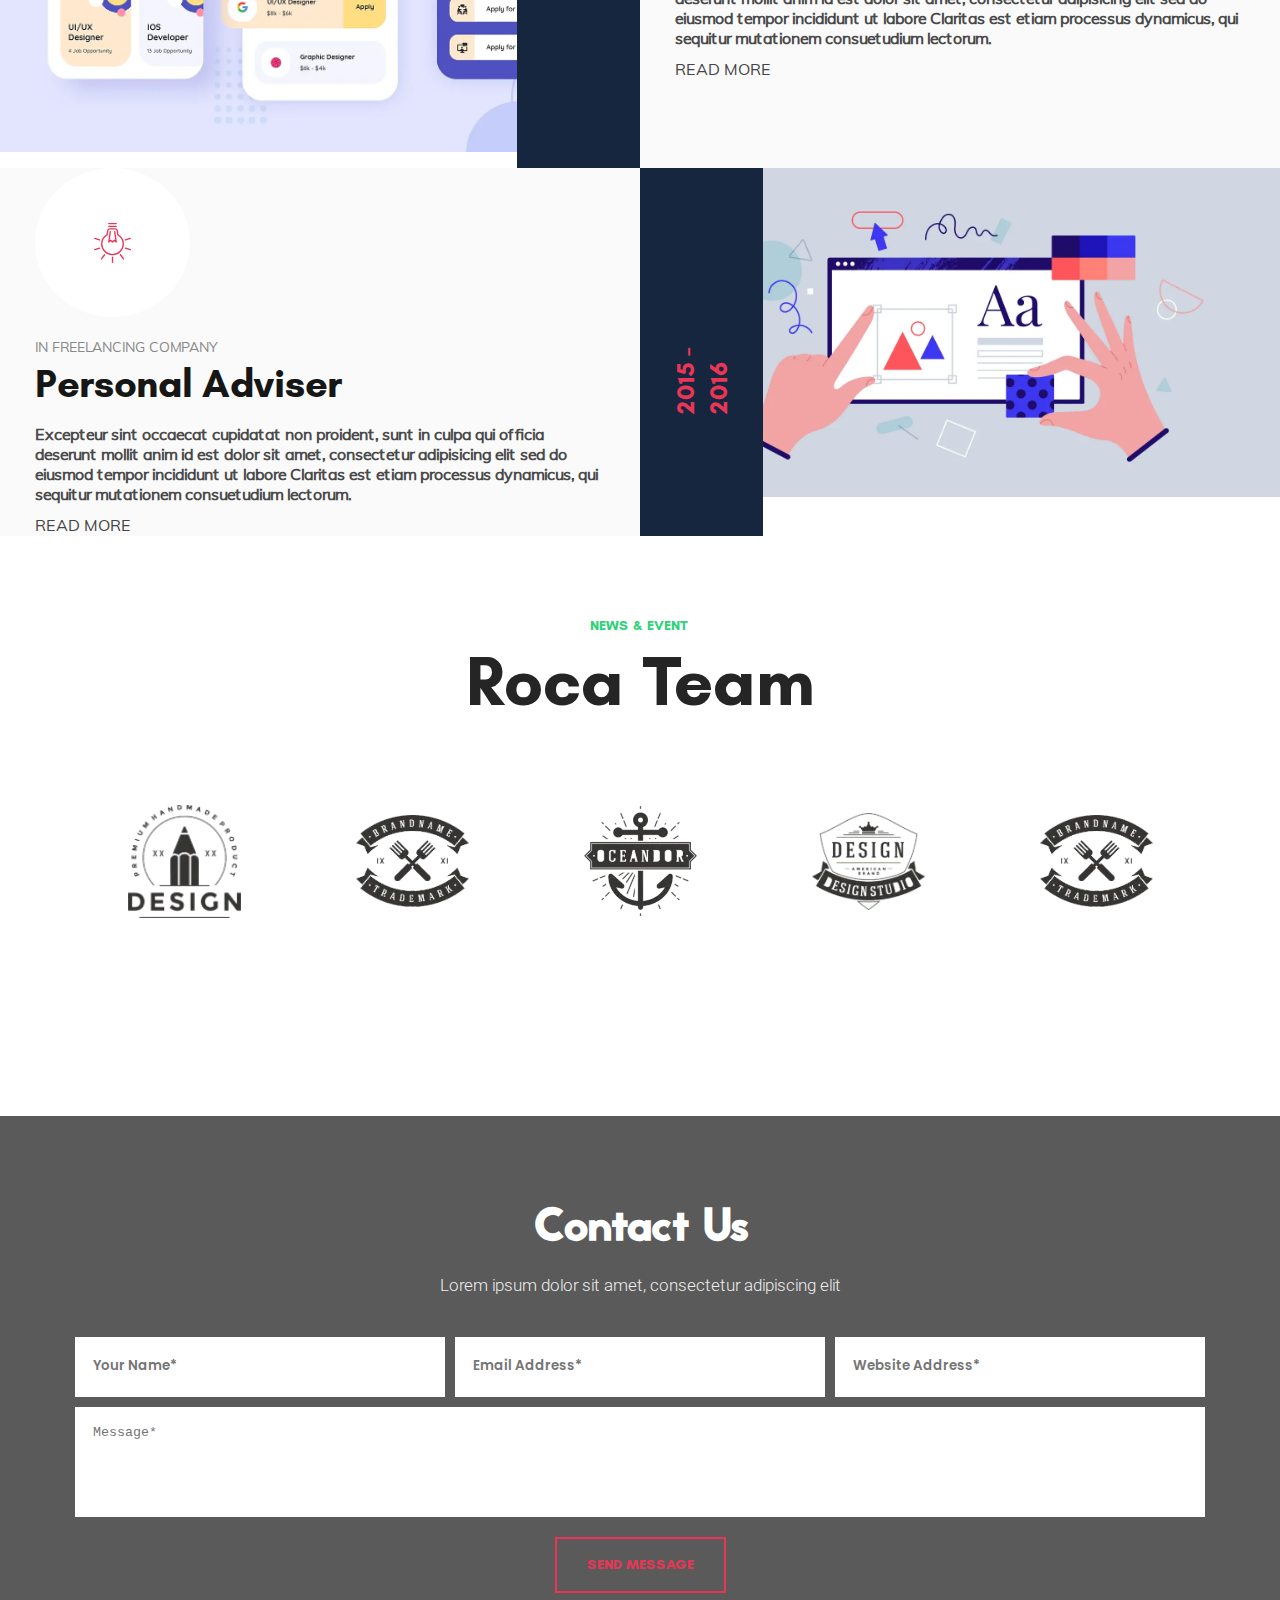
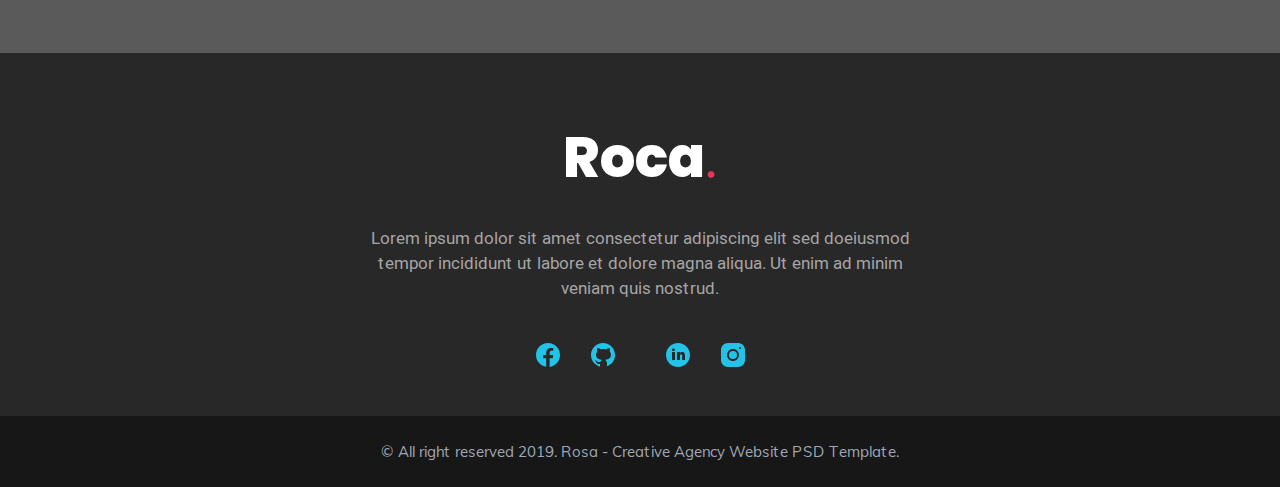
==== commit 734efec2: "added second slides js" ====
--- a/index.html
+++ b/index.html
@@ -15,6 +15,7 @@
     <link rel="stylesheet" href="css/style.css" />
     <link rel="stylesheet" href="css/media.css">
     <link rel="stylesheet" href="css/stylesheet.css" />
+    <script src="https://ajax.googleapis.com/ajax/libs/jquery/3.6.4/jquery.min.js"></script>
   </head>
   <body>
     <header class="header">
@@ -258,8 +259,8 @@
         </div>
       </section>
       <section class="slider-container">
-        <div class="horiz-slider">
-          <div class="horiz-slide active">
+        <div class="horizslider">
+          <div class="singleSlide">
             <h3 class="hidden">
               Excepteur sint occaecat cupidatat non proident, sunt in culpa qui officia deserunt mollit anim id est dolor sit amet, consectetur adipisicing elit sed do eiusmod tempor incididunt ut labore..
             </h3>
@@ -270,7 +271,7 @@
               <h2>John Doe</h2>
             </div>
           </div>
-          <div class="horiz-slide">
+          <div class="singleSlide">
             <h3 class="hidden">
               Excepteur sint occaecat cupidatat non proident, sunt in culpa qui officia deserunt mollit anim id est dolor sit amet, consectetur adipisicing elit sed do eiusmod tempor incididunt ut labore..
             </h3>
@@ -281,7 +282,7 @@
               <h2>Jane Doe</h2>
             </div>
           </div>
-          <div class="horiz-slide">
+          <div class="singleSlide">
               <h3 class="hidden">
                 Excepteur sint occaecat cupidatat non proident, sunt in culpa qui officia deserunt mollit anim id est dolor sit amet, consectetur adipisicing elit sed do eiusmod tempor incididunt ut labore..
               </h3>
@@ -294,9 +295,9 @@
           </div>
         </div>
         <div class="slide-controls">
-          <button class="controlbtn active" data-slide="1"></button>
+          <button class="controlbtn" data-slide="1"></button>
           <button class="controlbtn" data-slide="2"></button>
-          <button class="controlbtn" odata-slide="3"></button>
+          <button class="controlbtn" data-slide="3"></button>
         </div>
       </section>        
       <section class="latestprojects">
@@ -463,7 +464,7 @@
             <img
               src="images/personal advisor.webp"
               alt="graph design"
-              
+              width="100%"
             />
           </div>
         </div>          
@@ -632,5 +633,6 @@
       </div>
     </footer>
     <script src="js/index.js"></script>
+    <script src="js/jquery.js"></script>
   </body>
 </html>
--- a/css/style.css
+++ b/css/style.css
@@ -602,25 +602,28 @@
 .slider-container {
   margin-top: 150px;
   background-image: url(../images/clip.webp);
-  height: 400px;
+  height: 250px;
   width: 100%;
   background-position: center;
   background-size: cover;
   position: relative;
   overflow: hidden;
 }
-.horiz-slider {
-  max-width: 1100px;
-}
-.horiz-slide {
-  position: absolute;
-  top: 100px;
+.horizslider{
+  height: 300px;
+  display: flex;
+  position: absolute;
+  flex-direction: column;  
+}
+.singleSlide {
+  padding-top: 4%;
+  height: 400px;
   display: flex;
   align-items: center;
   justify-content: space-evenly;
   transition: transform 0.5s ease-in-out;
 }
-.horiz-slide > h3 {
+.singleSlide > h3 {
   text-align: right;
   width: 30%;
   font-family: "Roboto-light";
@@ -628,7 +631,7 @@
   color: #ffffff;
   letter-spacing: 0.45px;
 }
-.horiz-slide > img {
+.singleSlide > img {
   width: 140px;
   border: dashed;
   border-radius: 50%;
@@ -653,9 +656,10 @@
   letter-spacing: 0.84px;
 }
 .slide-controls {
+  transform: translateY(-50%);
   position: absolute;
   right: 5%;
-  top: 30%;
+  top: 40%;
   display: flex;
   flex-direction: column;
 }
@@ -666,11 +670,10 @@
   height: 13px;
   margin-top: 15px;
 }
-.controlbtn:active {
+.controlbtn:hover {
   border: 2px solid #e93656;
   cursor: pointer;
 }
-
 /* PROJECTS */
 .latestprojects {
   margin-top: 140px;
@@ -697,7 +700,7 @@
   color: #ffffff;
   margin: 10px 60px;
 }
-.proj-list h3:hover{
+.proj-list h3:hover {
   color: #e93656;
   cursor: pointer;
 }
--- a/css/media.css
+++ b/css/media.css
@@ -62,4 +62,7 @@
   .satisfclients{
     bottom: 25px;
   }
+  .singleSlide{
+    padding-top: 25%;
+  }
 }
